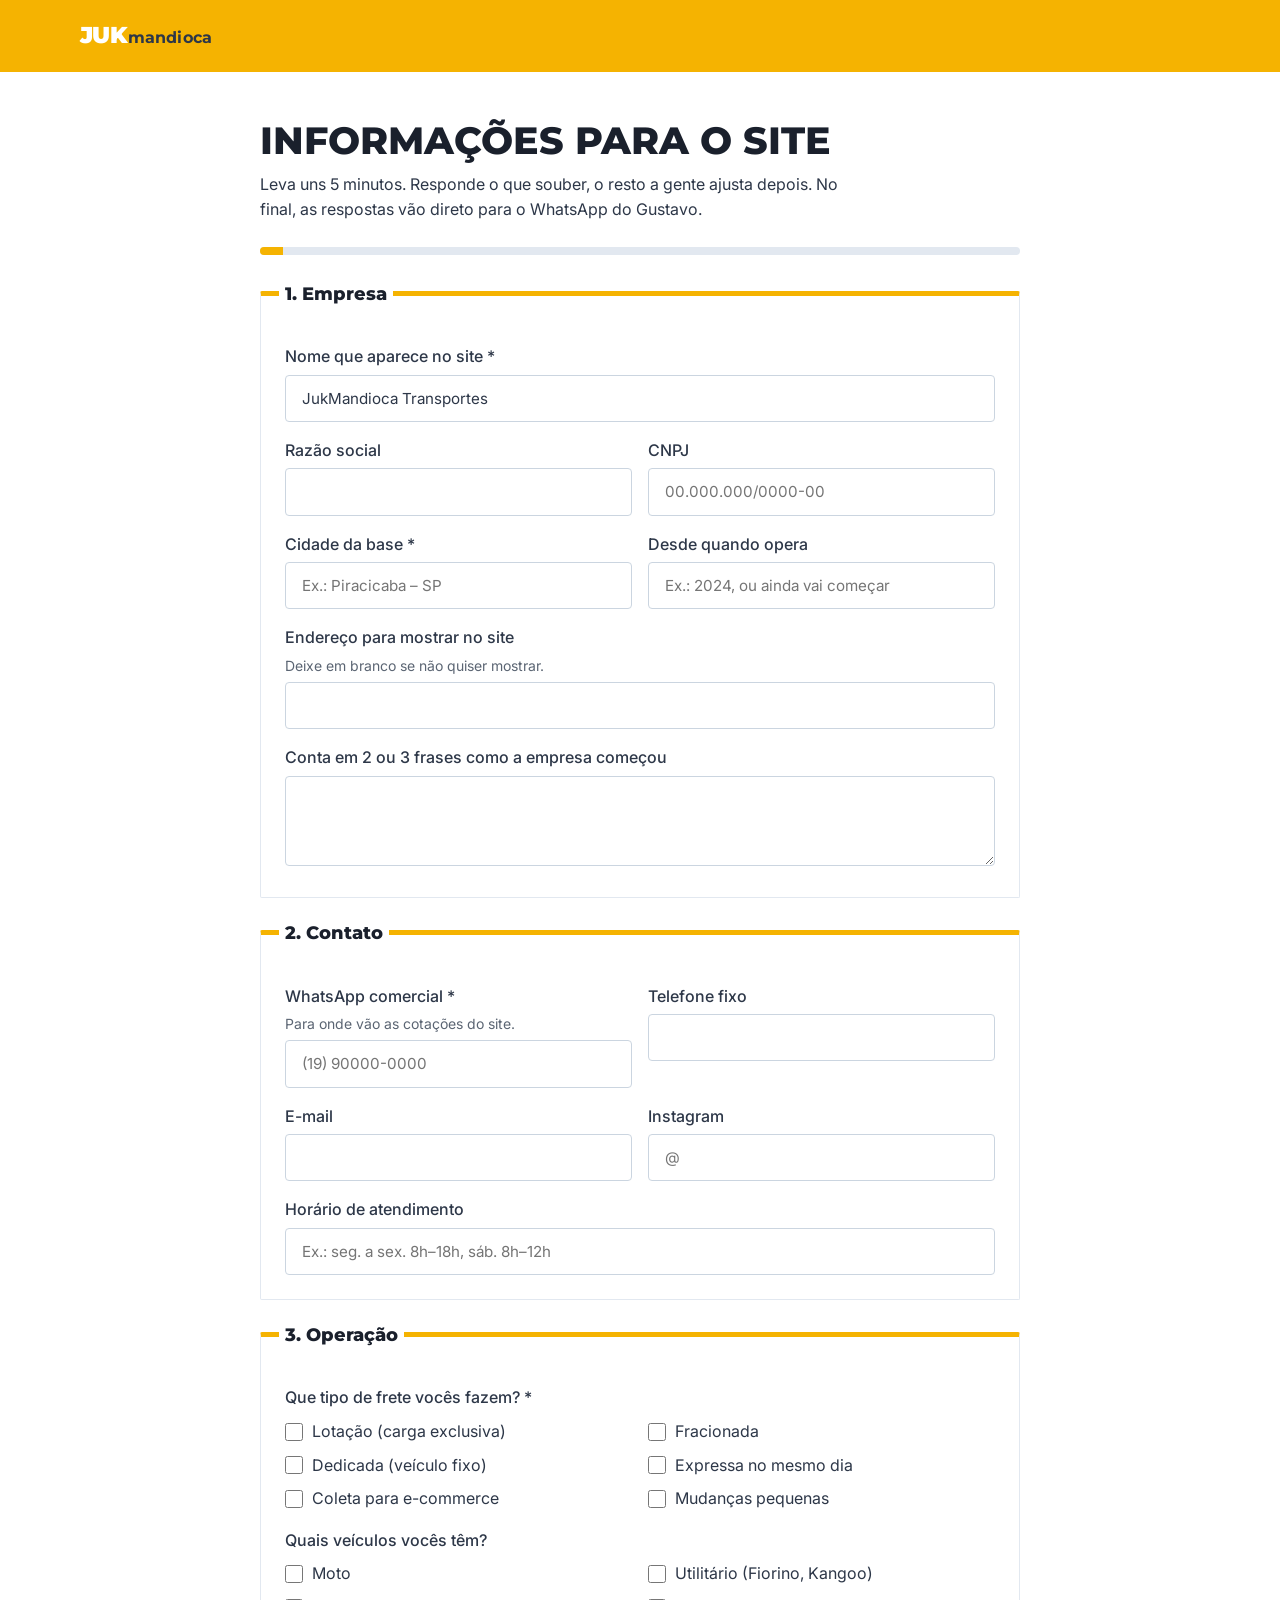
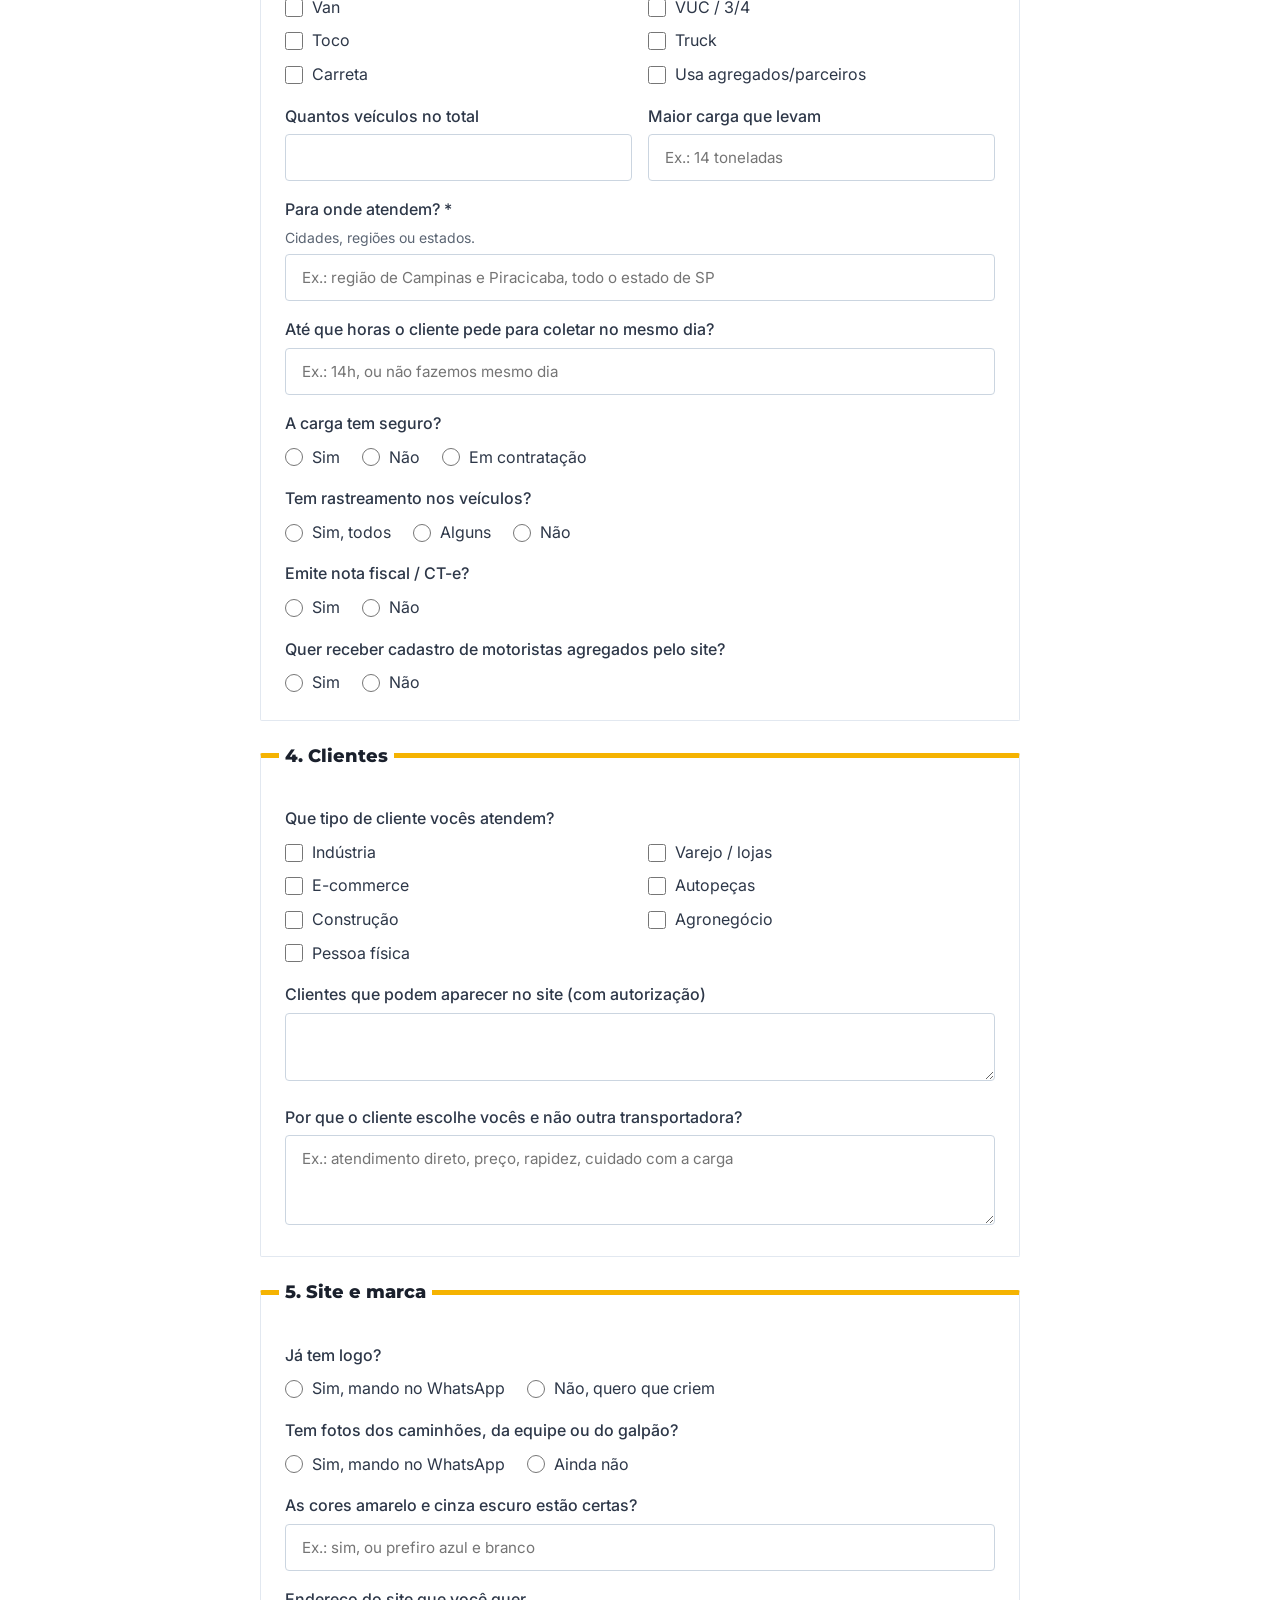
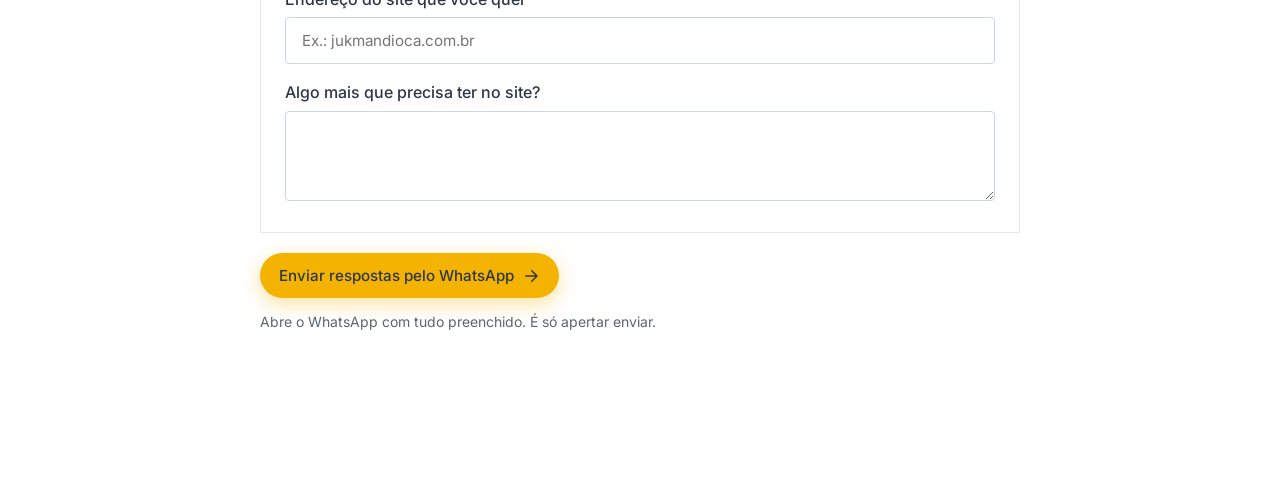
==== briefing.html @ 3e276be1 "feat: página de briefing para o cliente (respostas vão pelo WhatsApp) Co-Authored-By: Claude Opus 5." ====
<!doctype html>
<html lang="pt-BR">
  <head>
    <meta charset="UTF-8" />
    <meta name="viewport" content="width=device-width, initial-scale=1.0" />
    <title>Briefing do site | JukMandioca Transportes</title>
    <meta name="robots" content="noindex, nofollow" />
    <link rel="preconnect" href="https://fonts.googleapis.com" />
    <link rel="preconnect" href="https://fonts.gstatic.com" crossorigin />
    <link rel="stylesheet" href="https://fonts.googleapis.com/css2?family=Inter:wght@400;500&family=Montserrat:wght@700;800&display=swap" />
    <link rel="stylesheet" href="assets/css/main.css" />
    <style>
      .brief { padding: var(--space-12) 0 var(--space-20); background: var(--bg-page); }
      .brief-wrap { width: min(100% - 2rem, 760px); margin-inline: auto; }
      .brief-head h1 { font-family: var(--font-display); font-weight: 800; font-size: clamp(1.7rem, 4vw, 2.4rem); line-height: 1.1; margin: 0 0 .6rem; color: var(--color-black); text-transform: uppercase; }
      .brief-head p { margin: 0; color: var(--color-charcoal); max-width: 60ch; }
      .brief-progress { margin: var(--space-6) 0; height: 8px; background: var(--color-border); border-radius: 99px; overflow: hidden; }
      .brief-progress span { display: block; height: 100%; width: 0; background: var(--accent); transition: width .25s ease; }
      .brief fieldset { border: 1px solid var(--color-border); border-top: 5px solid var(--accent); background: var(--bg-surface); margin: 0 0 var(--space-5); padding: var(--space-5) var(--space-6) var(--space-6); border-radius: var(--radius-sm); min-width: 0; }
      .brief legend { font-family: var(--font-display); font-weight: 800; font-size: 1.15rem; color: var(--color-black); padding: 0 .4rem; margin-left: -.4rem; }
      .brief .hint { display: block; font-size: var(--text-sm); color: #5b6573; margin-top: .25rem; font-weight: 400; }
      .brief .row2 { display: grid; grid-template-columns: 1fr 1fr; gap: 0 var(--space-4); }
      .brief .checks { display: grid; grid-template-columns: repeat(2, minmax(0, 1fr)); gap: .5rem var(--space-4); margin-top: .5rem; }
      .brief .checks label, .brief .radios label { display: flex; gap: .55rem; align-items: center; font-weight: 400; color: var(--color-charcoal); margin: 0; cursor: pointer; }
      .brief .radios { display: flex; flex-wrap: wrap; gap: .5rem 1.4rem; margin-top: .5rem; }
      .brief input[type=checkbox], .brief input[type=radio] { width: 18px; height: 18px; accent-color: var(--color-charcoal); flex: none; margin: 0; }
      .brief .q { margin-top: 1rem; }
      .brief .q > label, .brief .q > .qlabel { display: block; font-weight: 500; color: var(--color-charcoal); margin-bottom: .3rem; }
      .brief-send { display: grid; gap: .8rem; justify-items: start; }
      .brief-send p { margin: 0; font-size: var(--text-sm); color: #5b6573; }
      .brief .form-error { margin-bottom: var(--space-4); }
      @media (max-width: 600px) { .brief .row2, .brief .checks { grid-template-columns: 1fr; } .brief fieldset { padding: var(--space-4); } }
    </style>
  </head>
  <body id="topo">
    <header class="site-header">
      <div class="main-header">
        <div class="container header-inner">
          <a href="index.html" class="logo" aria-label="Página inicial JukMandioca">
            <span class="logo-mark" aria-hidden="true">JUK</span><span class="logo-text">mandioca</span>
          </a>
        </div>
      </div>
    </header>

    <main class="brief">
      <div class="brief-wrap">
        <div class="brief-head">
          <h1>Informações para o site</h1>
          <p>Leva uns 5 minutos. Responde o que souber, o resto a gente ajusta depois. No final, as respostas vão direto para o WhatsApp do Gustavo.</p>
        </div>
        <div class="brief-progress" aria-hidden="true"><span id="bar"></span></div>

        <form id="brief" novalidate>
          <fieldset>
            <legend>1. Empresa</legend>
            <div class="q"><label for="nome">Nome que aparece no site *</label><input id="nome" name="Nome no site" value="JukMandioca Transportes" required /></div>
            <div class="row2">
              <div class="q"><label for="razao">Razão social</label><input id="razao" name="Razão social" /></div>
              <div class="q"><label for="cnpj">CNPJ</label><input id="cnpj" name="CNPJ" inputmode="numeric" maxlength="18" placeholder="00.000.000/0000-00" /></div>
            </div>
            <div class="row2">
              <div class="q"><label for="cidade">Cidade da base *</label><input id="cidade" name="Cidade da base" required placeholder="Ex.: Piracicaba – SP" /></div>
              <div class="q"><label for="desde">Desde quando opera</label><input id="desde" name="Opera desde" placeholder="Ex.: 2024, ou ainda vai começar" /></div>
            </div>
            <div class="q"><label for="endereco">Endereço para mostrar no site<span class="hint">Deixe em branco se não quiser mostrar.</span></label><input id="endereco" name="Endereço" /></div>
            <div class="q"><label for="historia">Conta em 2 ou 3 frases como a empresa começou</label><textarea id="historia" name="História" rows="3"></textarea></div>
          </fieldset>

          <fieldset>
            <legend>2. Contato</legend>
            <div class="row2">
              <div class="q"><label for="whats">WhatsApp comercial *<span class="hint">Para onde vão as cotações do site.</span></label><input id="whats" name="WhatsApp comercial" type="tel" inputmode="tel" required placeholder="(19) 90000-0000" /></div>
              <div class="q"><label for="fone">Telefone fixo</label><input id="fone" name="Telefone fixo" type="tel" inputmode="tel" /></div>
            </div>
            <div class="row2">
              <div class="q"><label for="mail">E-mail</label><input id="mail" name="E-mail" type="email" /></div>
              <div class="q"><label for="insta">Instagram</label><input id="insta" name="Instagram" placeholder="@" /></div>
            </div>
            <div class="q"><label for="horario">Horário de atendimento</label><input id="horario" name="Horário" placeholder="Ex.: seg. a sex. 8h–18h, sáb. 8h–12h" /></div>
          </fieldset>

          <fieldset>
            <legend>3. Operação</legend>
            <div class="q"><span class="qlabel">Que tipo de frete vocês fazem? *</span>
              <div class="checks" data-group="Tipos de frete" data-required>
                <label><input type="checkbox" value="Lotação (carga exclusiva)" />Lotação (carga exclusiva)</label>
                <label><input type="checkbox" value="Fracionada" />Fracionada</label>
                <label><input type="checkbox" value="Dedicada (veículo fixo para o cliente)" />Dedicada (veículo fixo)</label>
                <label><input type="checkbox" value="Expressa no mesmo dia" />Expressa no mesmo dia</label>
                <label><input type="checkbox" value="Coleta para e-commerce" />Coleta para e-commerce</label>
                <label><input type="checkbox" value="Mudanças pequenas" />Mudanças pequenas</label>
              </div>
            </div>
            <div class="q"><span class="qlabel">Quais veículos vocês têm?</span>
              <div class="checks" data-group="Veículos">
                <label><input type="checkbox" value="Moto" />Moto</label>
                <label><input type="checkbox" value="Utilitário (Fiorino, Kangoo)" />Utilitário (Fiorino, Kangoo)</label>
                <label><input type="checkbox" value="Van" />Van</label>
                <label><input type="checkbox" value="VUC / 3/4" />VUC / 3/4</label>
                <label><input type="checkbox" value="Toco" />Toco</label>
                <label><input type="checkbox" value="Truck" />Truck</label>
                <label><input type="checkbox" value="Carreta" />Carreta</label>
                <label><input type="checkbox" value="Usa agregados/parceiros" />Usa agregados/parceiros</label>
              </div>
            </div>
            <div class="row2">
              <div class="q"><label for="frota">Quantos veículos no total</label><input id="frota" name="Total de veículos" inputmode="numeric" /></div>
              <div class="q"><label for="peso">Maior carga que levam</label><input id="peso" name="Carga máxima" placeholder="Ex.: 14 toneladas" /></div>
            </div>
            <div class="q"><label for="area">Para onde atendem? *<span class="hint">Cidades, regiões ou estados.</span></label><input id="area" name="Área de atendimento" required placeholder="Ex.: região de Campinas e Piracicaba, todo o estado de SP" /></div>
            <div class="q"><label for="corte">Até que horas o cliente pede para coletar no mesmo dia?</label><input id="corte" name="Horário limite mesmo dia" placeholder="Ex.: 14h, ou não fazemos mesmo dia" /></div>
            <div class="q"><span class="qlabel">A carga tem seguro?</span>
              <div class="radios" data-group="Seguro de carga">
                <label><input type="radio" name="seguro" value="Sim" />Sim</label>
                <label><input type="radio" name="seguro" value="Não" />Não</label>
                <label><input type="radio" name="seguro" value="Em contratação" />Em contratação</label>
              </div>
            </div>
            <div class="q"><span class="qlabel">Tem rastreamento nos veículos?</span>
              <div class="radios" data-group="Rastreamento">
                <label><input type="radio" name="rastreio" value="Sim, todos" />Sim, todos</label>
                <label><input type="radio" name="rastreio" value="Alguns" />Alguns</label>
                <label><input type="radio" name="rastreio" value="Não" />Não</label>
              </div>
            </div>
            <div class="q"><span class="qlabel">Emite nota fiscal / CT-e?</span>
              <div class="radios" data-group="Nota fiscal / CT-e">
                <label><input type="radio" name="nf" value="Sim" />Sim</label>
                <label><input type="radio" name="nf" value="Não" />Não</label>
              </div>
            </div>
            <div class="q"><span class="qlabel">Quer receber cadastro de motoristas agregados pelo site?</span>
              <div class="radios" data-group="Agregados pelo site">
                <label><input type="radio" name="agreg" value="Sim" />Sim</label>
                <label><input type="radio" name="agreg" value="Não" />Não</label>
              </div>
            </div>
          </fieldset>

          <fieldset>
            <legend>4. Clientes</legend>
            <div class="q"><span class="qlabel">Que tipo de cliente vocês atendem?</span>
              <div class="checks" data-group="Segmentos">
                <label><input type="checkbox" value="Indústria" />Indústria</label>
                <label><input type="checkbox" value="Varejo / lojas" />Varejo / lojas</label>
                <label><input type="checkbox" value="E-commerce" />E-commerce</label>
                <label><input type="checkbox" value="Autopeças" />Autopeças</label>
                <label><input type="checkbox" value="Construção" />Construção</label>
                <label><input type="checkbox" value="Agronegócio" />Agronegócio</label>
                <label><input type="checkbox" value="Pessoa física" />Pessoa física</label>
              </div>
            </div>
            <div class="q"><label for="clientes">Clientes que podem aparecer no site (com autorização)</label><textarea id="clientes" name="Clientes para citar" rows="2"></textarea></div>
            <div class="q"><label for="dif">Por que o cliente escolhe vocês e não outra transportadora?</label><textarea id="dif" name="Diferencial" rows="3" placeholder="Ex.: atendimento direto, preço, rapidez, cuidado com a carga"></textarea></div>
          </fieldset>

          <fieldset>
            <legend>5. Site e marca</legend>
            <div class="q"><span class="qlabel">Já tem logo?</span>
              <div class="radios" data-group="Logo">
                <label><input type="radio" name="logo" value="Sim, mando no WhatsApp" />Sim, mando no WhatsApp</label>
                <label><input type="radio" name="logo" value="Não, quero que criem" />Não, quero que criem</label>
              </div>
            </div>
            <div class="q"><span class="qlabel">Tem fotos dos caminhões, da equipe ou do galpão?</span>
              <div class="radios" data-group="Fotos próprias">
                <label><input type="radio" name="fotos" value="Sim, mando no WhatsApp" />Sim, mando no WhatsApp</label>
                <label><input type="radio" name="fotos" value="Ainda não" />Ainda não</label>
              </div>
            </div>
            <div class="q"><label for="cores">As cores amarelo e cinza escuro estão certas?</label><input id="cores" name="Cores" placeholder="Ex.: sim, ou prefiro azul e branco" /></div>
            <div class="q"><label for="dominio">Endereço do site que você quer</label><input id="dominio" name="Domínio desejado" placeholder="Ex.: jukmandioca.com.br" /></div>
            <div class="q"><label for="obs">Algo mais que precisa ter no site?</label><textarea id="obs" name="Observações" rows="3"></textarea></div>
          </fieldset>

          <div class="brief-send">
            <button type="submit" class="btn-primary">
              <span>Enviar respostas pelo WhatsApp</span>
              <svg viewBox="0 0 24 24" aria-hidden="true"><path d="M5 12h14M13 5l7 7-7 7" fill="none" stroke="currentColor" stroke-width="2" stroke-linecap="round" stroke-linejoin="round"/></svg>
            </button>
            <p>Abre o WhatsApp com tudo preenchido. É só apertar enviar.</p>
          </div>
        </form>
      </div>
    </main>

    <script>
      const DESTINO = '5519981559831';
      const f = document.getElementById('brief');
      const bar = document.getElementById('bar');

      const cnpj = document.getElementById('cnpj');
      cnpj.addEventListener('input', () => {
        cnpj.value = cnpj.value.replace(/\D/g, '').slice(0, 14)
          .replace(/^(\d{2})(\d)/, '$1.$2').replace(/^(\d{2})\.(\d{3})(\d)/, '$1.$2.$3')
          .replace(/\.(\d{3})(\d)/, '.$1/$2').replace(/(\d{4})(\d)/, '$1-$2');
      });
      document.querySelectorAll('input[type=tel]').forEach(el => el.addEventListener('input', () => {
        const d = el.value.replace(/\D/g, '').slice(0, 11);
        el.value = d.length <= 10
          ? d.replace(/^(\d{2})(\d)/, '($1) $2').replace(/(\d{4})(\d)/, '$1-$2')
          : d.replace(/^(\d{2})(\d)/, '($1) $2').replace(/(\d{5})(\d)/, '$1-$2');
      }));

      const fields = () => [...f.querySelectorAll('input[name]:not([type=radio]), textarea[name]')];
      const groups = () => [...f.querySelectorAll('[data-group]')];
      const groupVal = g => [...g.querySelectorAll('input:checked')].map(i => i.value).join(', ');

      function progress() {
        const items = [...fields().map(e => e.value.trim()), ...groups().map(groupVal)];
        bar.style.width = Math.round(items.filter(Boolean).length / items.length * 100) + '%';
      }
      f.addEventListener('input', progress);
      f.addEventListener('change', progress);
      progress();

      function error(msg, el) {
        let box = f.querySelector('.form-error');
        if (!box) { box = document.createElement('p'); box.className = 'form-error'; box.setAttribute('role', 'alert'); f.prepend(box); }
        box.textContent = msg; box.hidden = !msg;
        if (el) { el.scrollIntoView({ behavior: 'smooth', block: 'center' }); (el.focus ? el : el.querySelector('input'))?.focus(); }
      }

      f.addEventListener('submit', e => {
        e.preventDefault();
        const miss = fields().find(el => el.required && !el.value.trim());
        if (miss) return error('Falta preencher: ' + miss.name + '.', miss);
        const missG = groups().find(g => g.hasAttribute('data-required') && !groupVal(g));
        if (missG) return error('Marque pelo menos um tipo de frete.', missG);
        error('');
        const linhas = [];
        f.querySelectorAll('fieldset').forEach(fs => {
          const sec = [];
          fs.querySelectorAll('input[name]:not([type=radio]), textarea[name], [data-group]').forEach(el => {
            const v = el.dataset && el.dataset.group ? groupVal(el) : el.value.trim();
            const k = el.dataset && el.dataset.group ? el.dataset.group : el.name;
            if (v) sec.push(`${k}: ${v}`);
          });
          if (sec.length) linhas.push(`*${fs.querySelector('legend').textContent}*`, ...sec, '');
        });
        const msg = `Briefing do site – JukMandioca\n\n${linhas.join('\n')}`;
        window.open(`https://wa.me/${DESTINO}?text=${encodeURIComponent(msg)}`, '_blank', 'noopener');
      });
    </script>
  </body>
</html>
---- assets/css/main.css ----
/* main.css — Ponto de entrada único. Altere a ordem apenas se houver conflito de cascata. */
/* Fontes são carregadas via <link rel="preload"> no HTML — sem @import aqui. */

@import './tokens.css';
@import './base.css';
@import './components.css';
@import './components/header.css';
@import './sections.css';
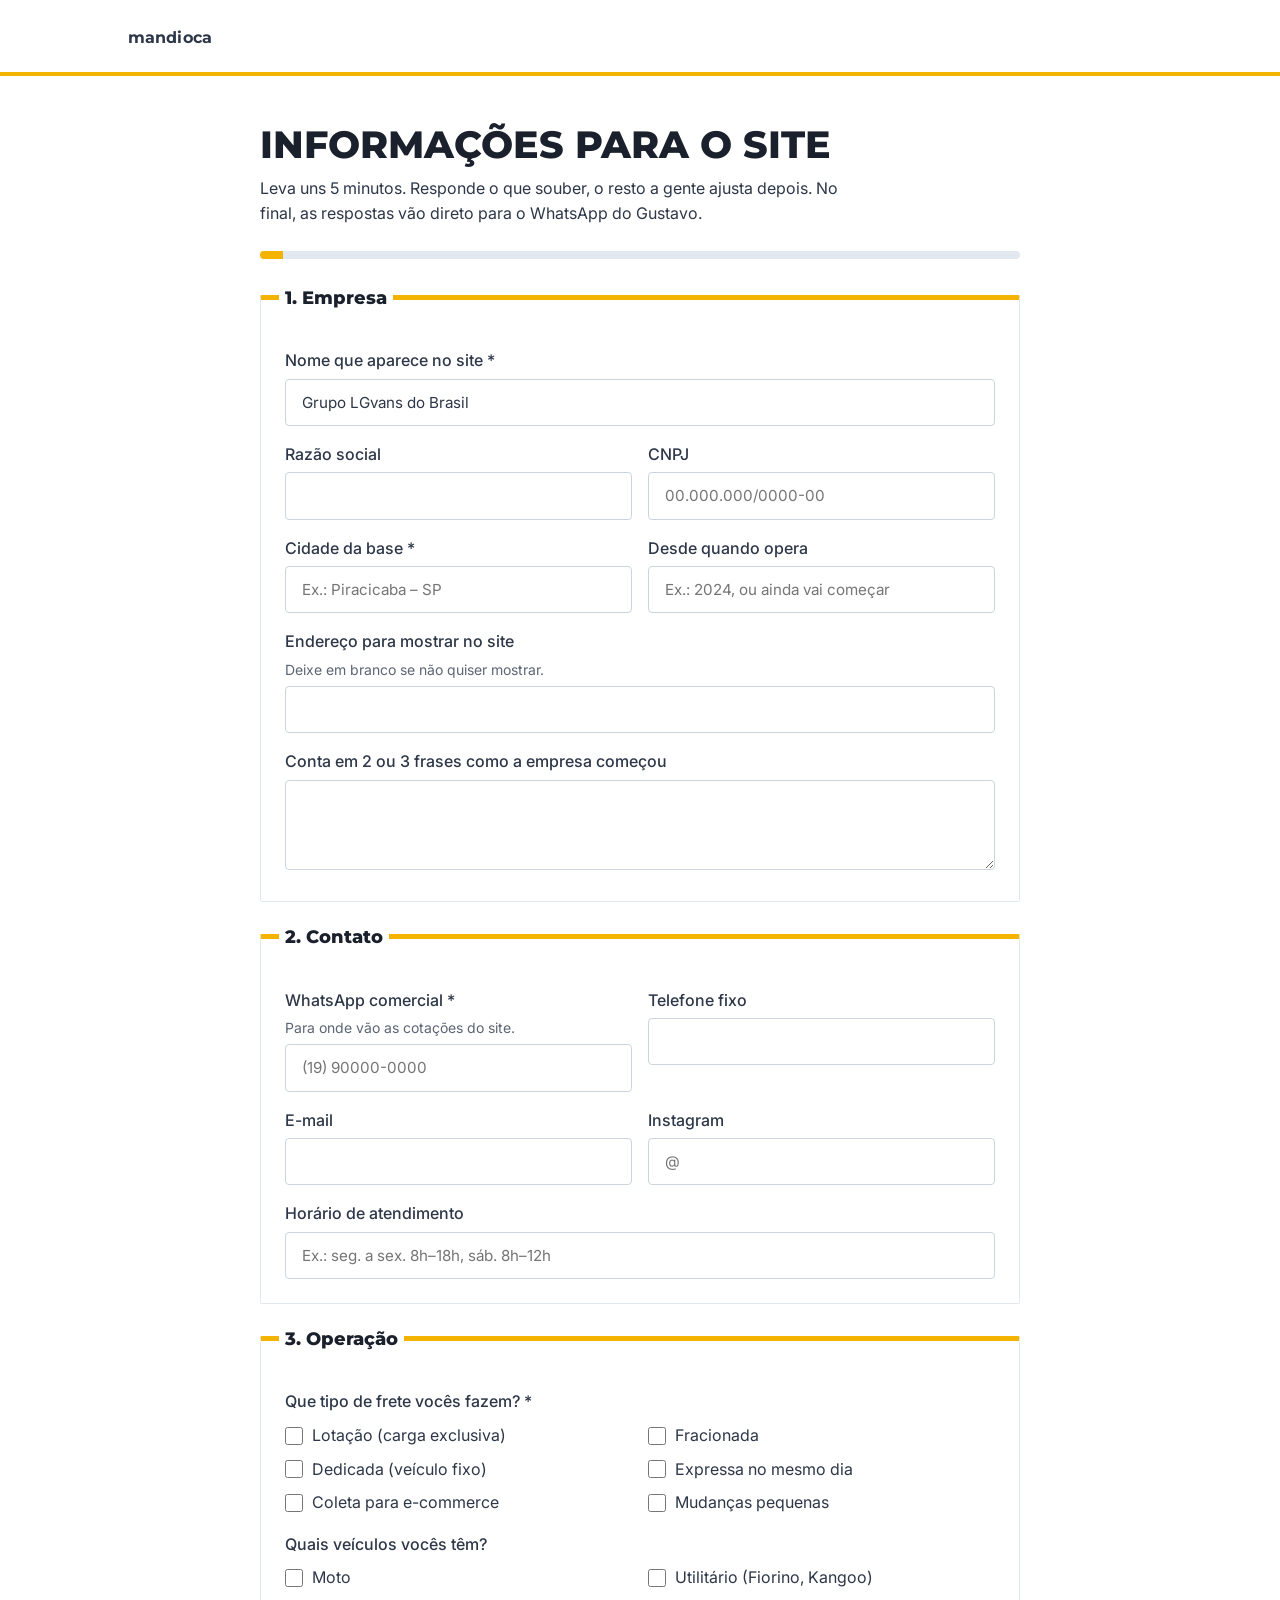
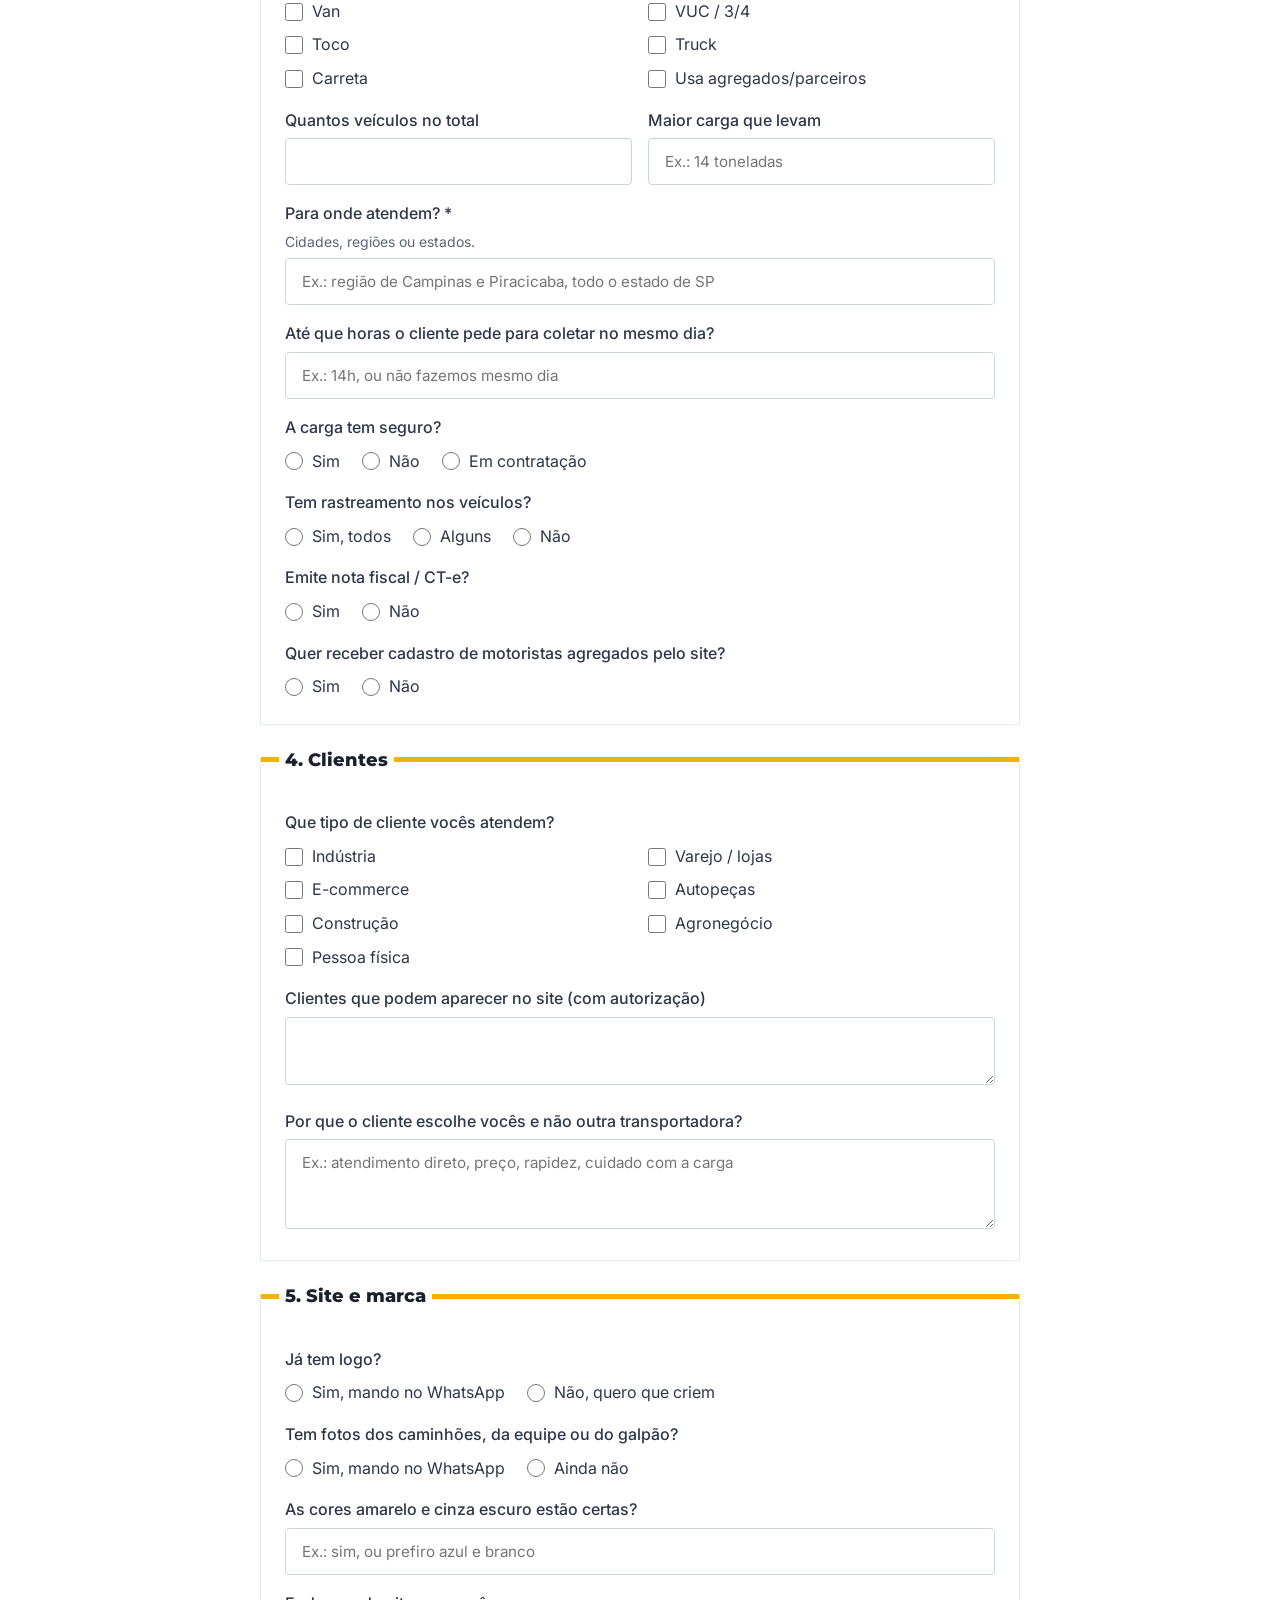
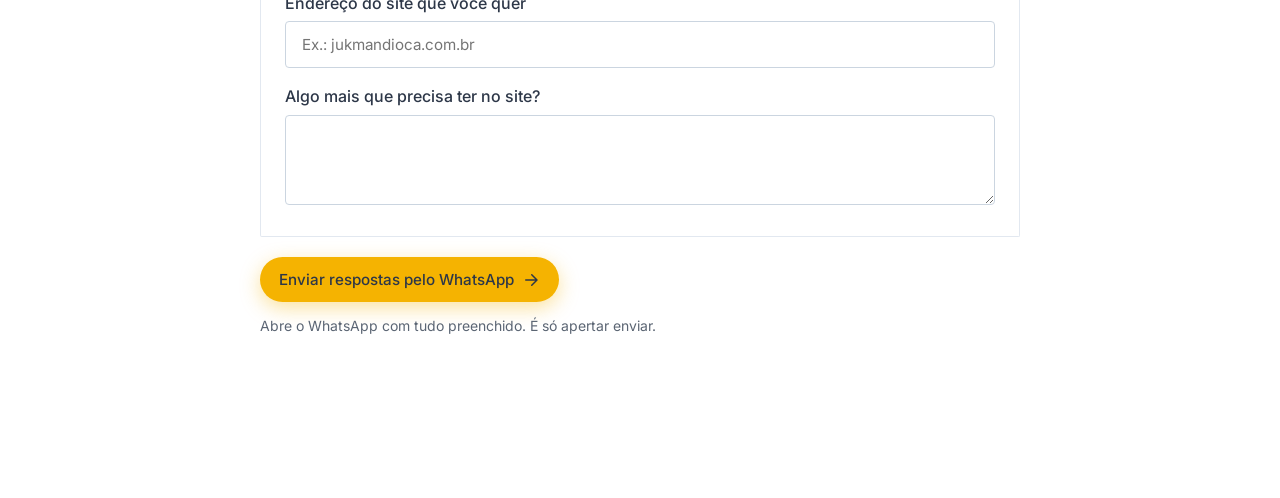
==== commit 6ef4eb3f: "feat: site Grupo LGvans do Brasil com dados reais do cliente - marca: logo LGvans/Transmandioca (cla" ====
--- a/briefing.html
+++ b/briefing.html
@@ -3,7 +3,7 @@
   <head>
     <meta charset="UTF-8" />
     <meta name="viewport" content="width=device-width, initial-scale=1.0" />
-    <title>Briefing do site | JukMandioca Transportes</title>
+    <title>Briefing do site | Grupo LGvans do Brasil</title>
     <meta name="robots" content="noindex, nofollow" />
     <link rel="preconnect" href="https://fonts.googleapis.com" />
     <link rel="preconnect" href="https://fonts.gstatic.com" crossorigin />
@@ -36,7 +36,7 @@
     <header class="site-header">
       <div class="main-header">
         <div class="container header-inner">
-          <a href="index.html" class="logo" aria-label="Página inicial JukMandioca">
+          <a href="index.html" class="logo" aria-label="Página inicial">
             <span class="logo-mark" aria-hidden="true">JUK</span><span class="logo-text">mandioca</span>
           </a>
         </div>
@@ -54,7 +54,7 @@
         <form id="brief" novalidate>
           <fieldset>
             <legend>1. Empresa</legend>
-            <div class="q"><label for="nome">Nome que aparece no site *</label><input id="nome" name="Nome no site" value="JukMandioca Transportes" required /></div>
+            <div class="q"><label for="nome">Nome que aparece no site *</label><input id="nome" name="Nome no site" value="Grupo LGvans do Brasil" required /></div>
             <div class="row2">
               <div class="q"><label for="razao">Razão social</label><input id="razao" name="Razão social" /></div>
               <div class="q"><label for="cnpj">CNPJ</label><input id="cnpj" name="CNPJ" inputmode="numeric" maxlength="18" placeholder="00.000.000/0000-00" /></div>
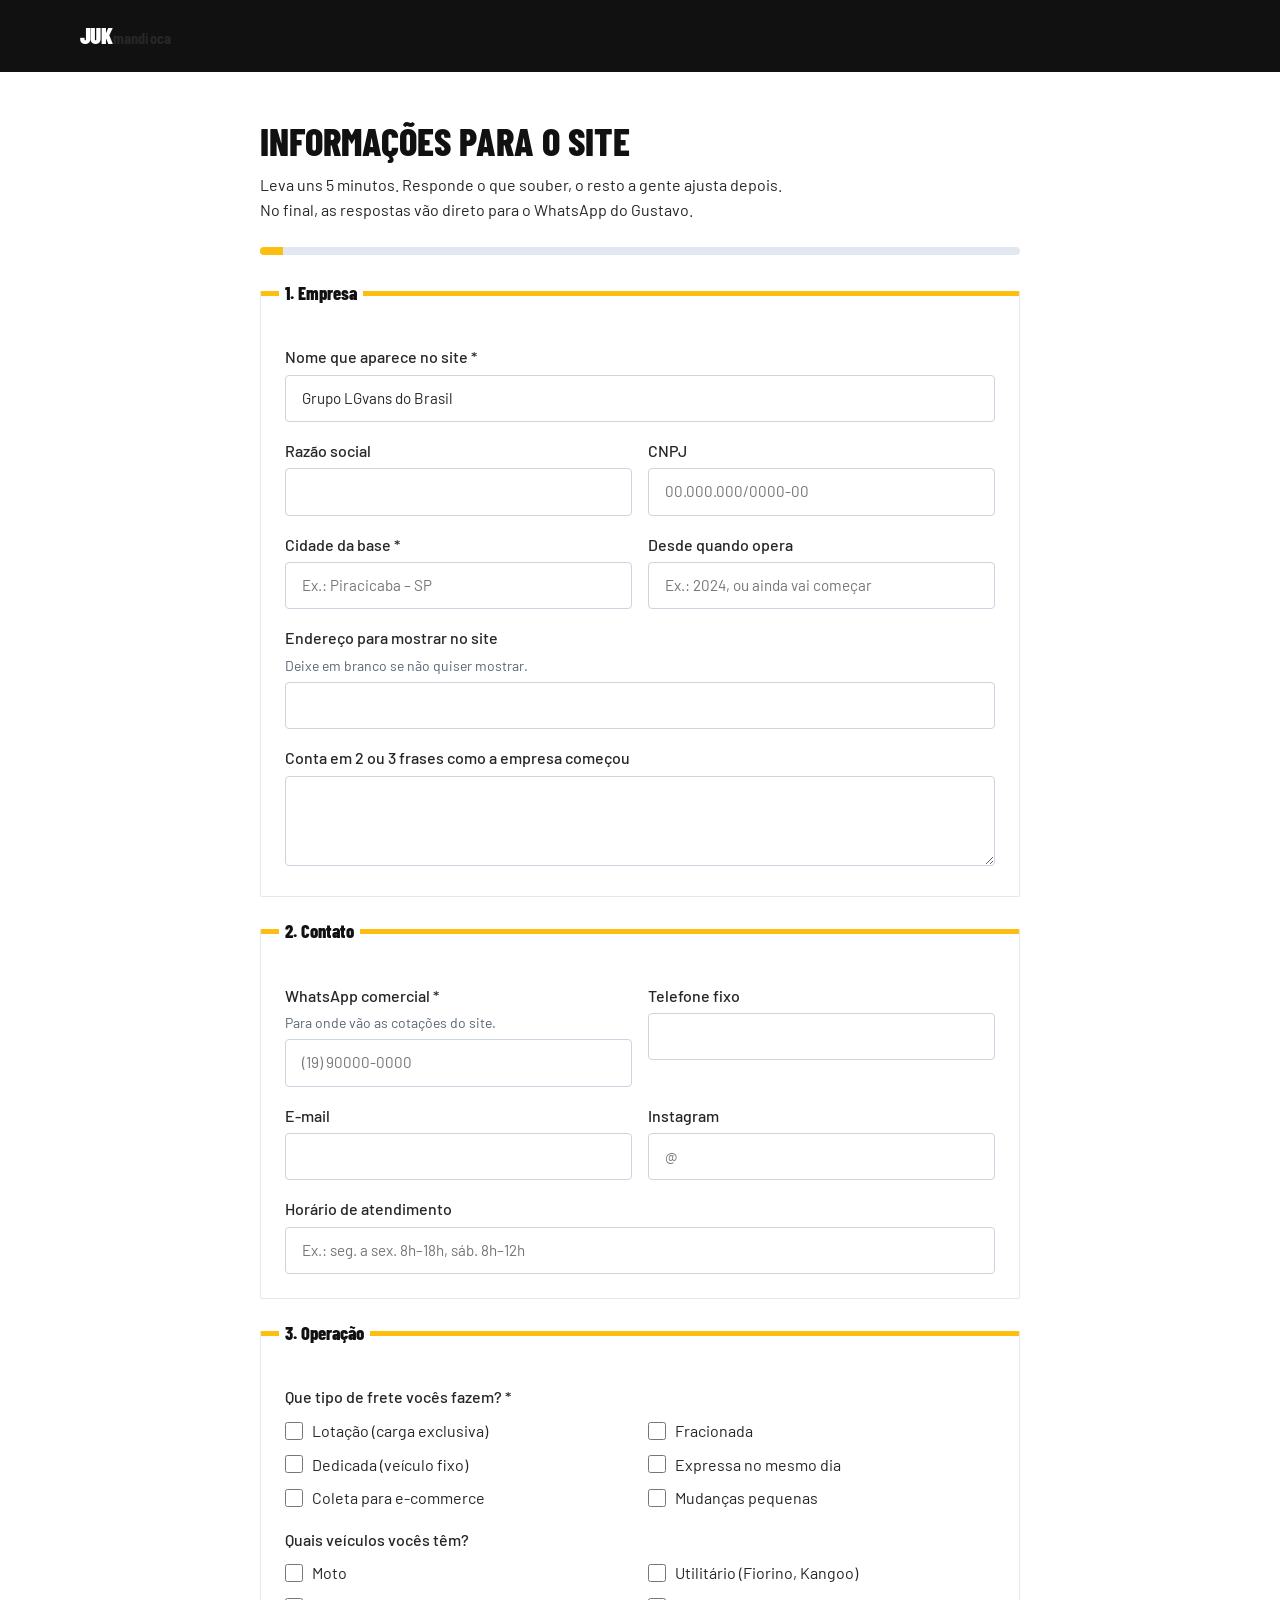
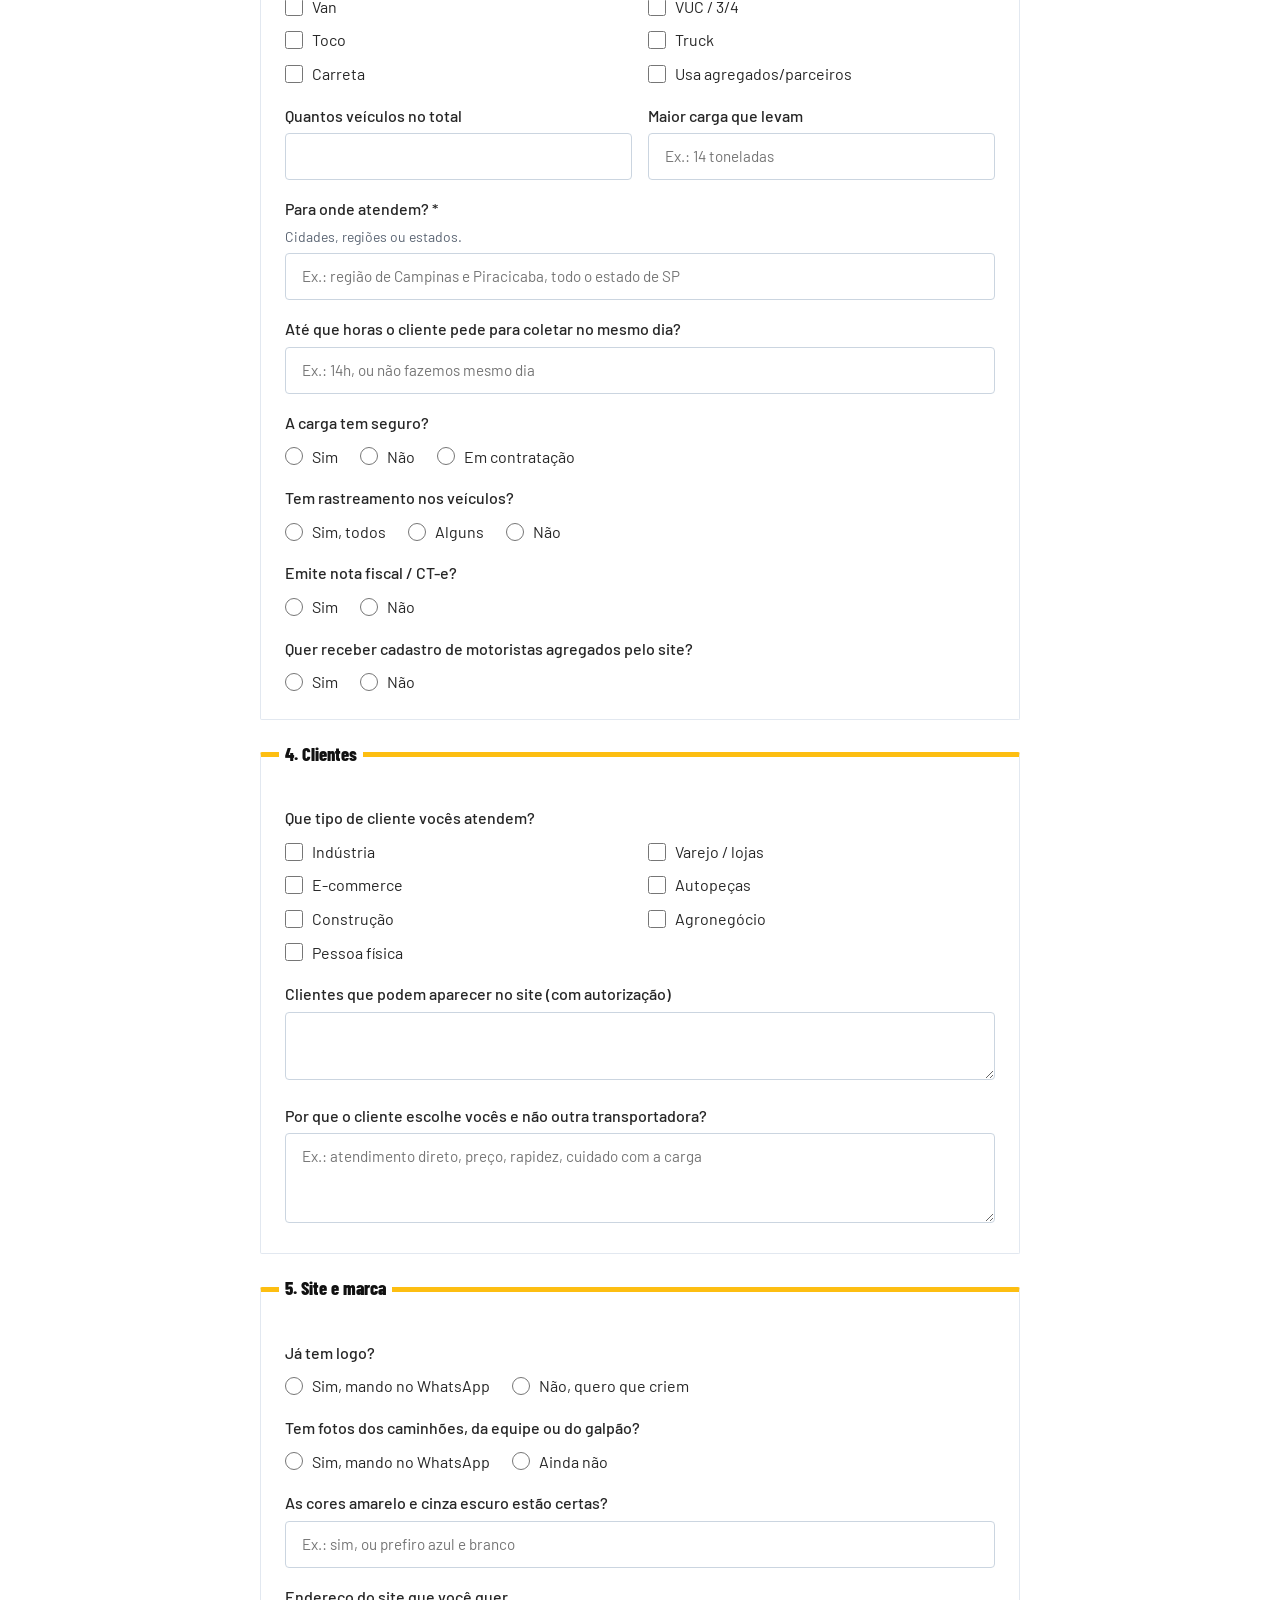
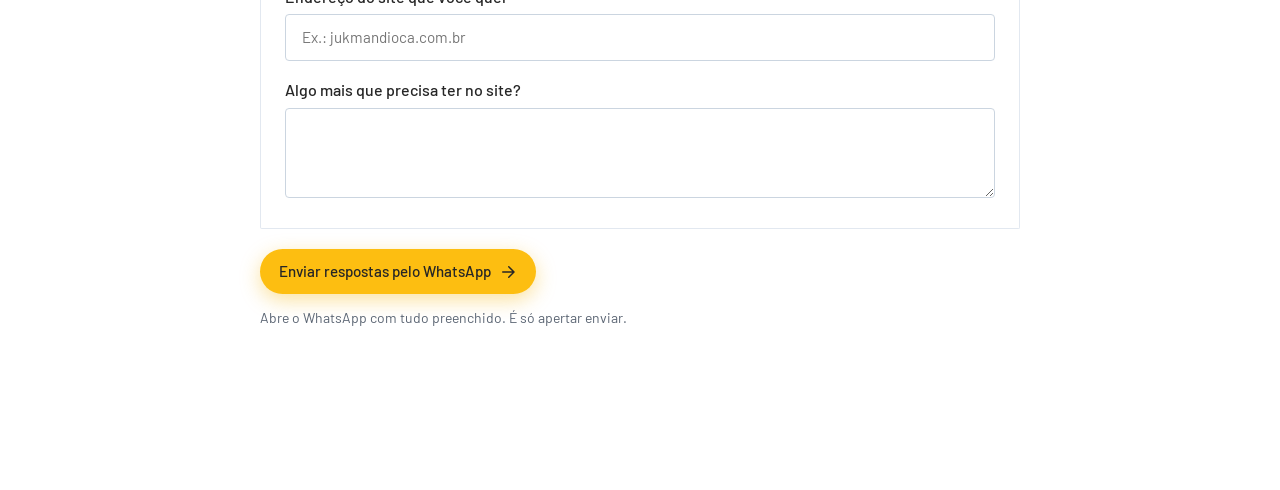
==== commit 90d09617: "feat: layout estilo JSL com cores da logo LGvans - header preto com logo branca, paleta preto/amarel" ====
--- a/briefing.html
+++ b/briefing.html
@@ -7,7 +7,7 @@
     <meta name="robots" content="noindex, nofollow" />
     <link rel="preconnect" href="https://fonts.googleapis.com" />
     <link rel="preconnect" href="https://fonts.gstatic.com" crossorigin />
-    <link rel="stylesheet" href="https://fonts.googleapis.com/css2?family=Inter:wght@400;500&family=Montserrat:wght@700;800&display=swap" />
+    <link rel="stylesheet" href="https://fonts.googleapis.com/css2?family=Barlow:wght@400;500;600&family=Barlow+Condensed:wght@600;700;800&display=swap" />
     <link rel="stylesheet" href="assets/css/main.css" />
     <style>
       .brief { padding: var(--space-12) 0 var(--space-20); background: var(--bg-page); }
--- a/assets/css/main.css
+++ b/assets/css/main.css
@@ -6,3 +6,4 @@
 @import './components.css';
 @import './components/header.css';
 @import './sections.css';
+@import './lgvans.css';
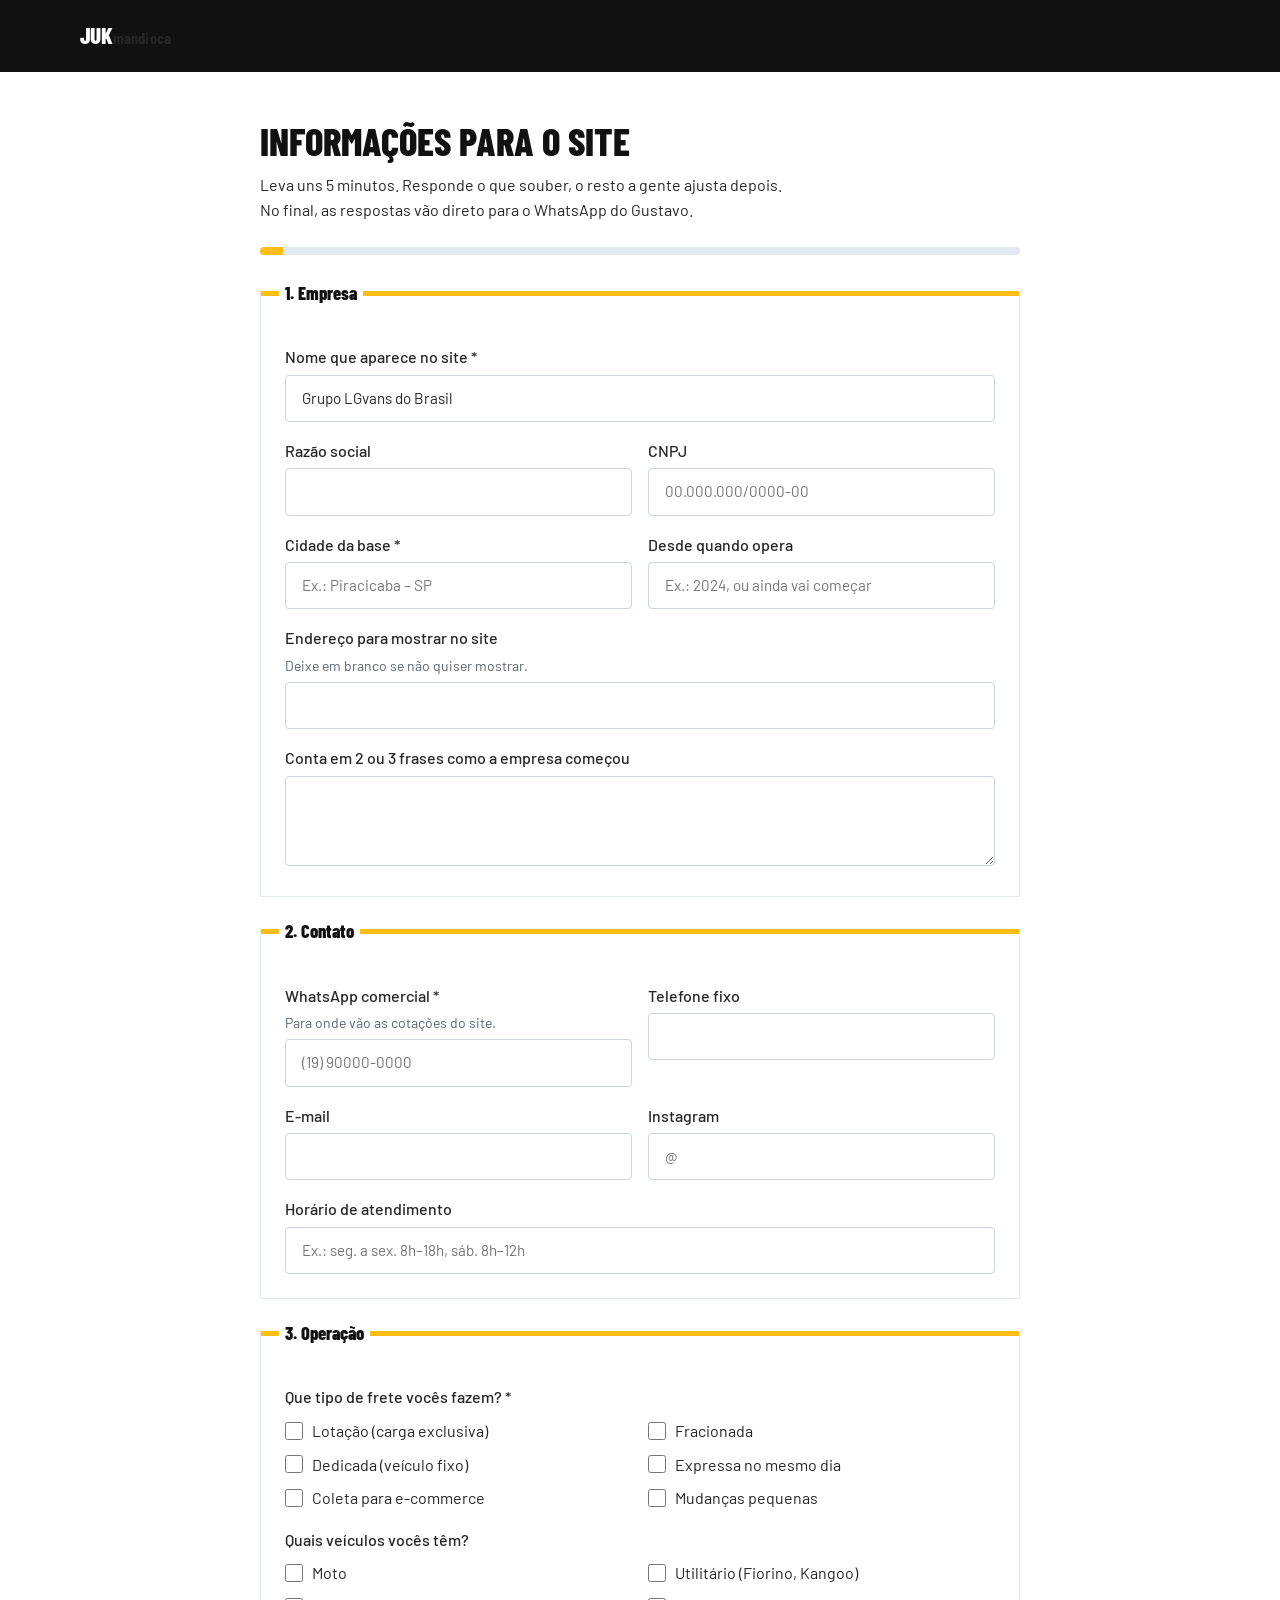
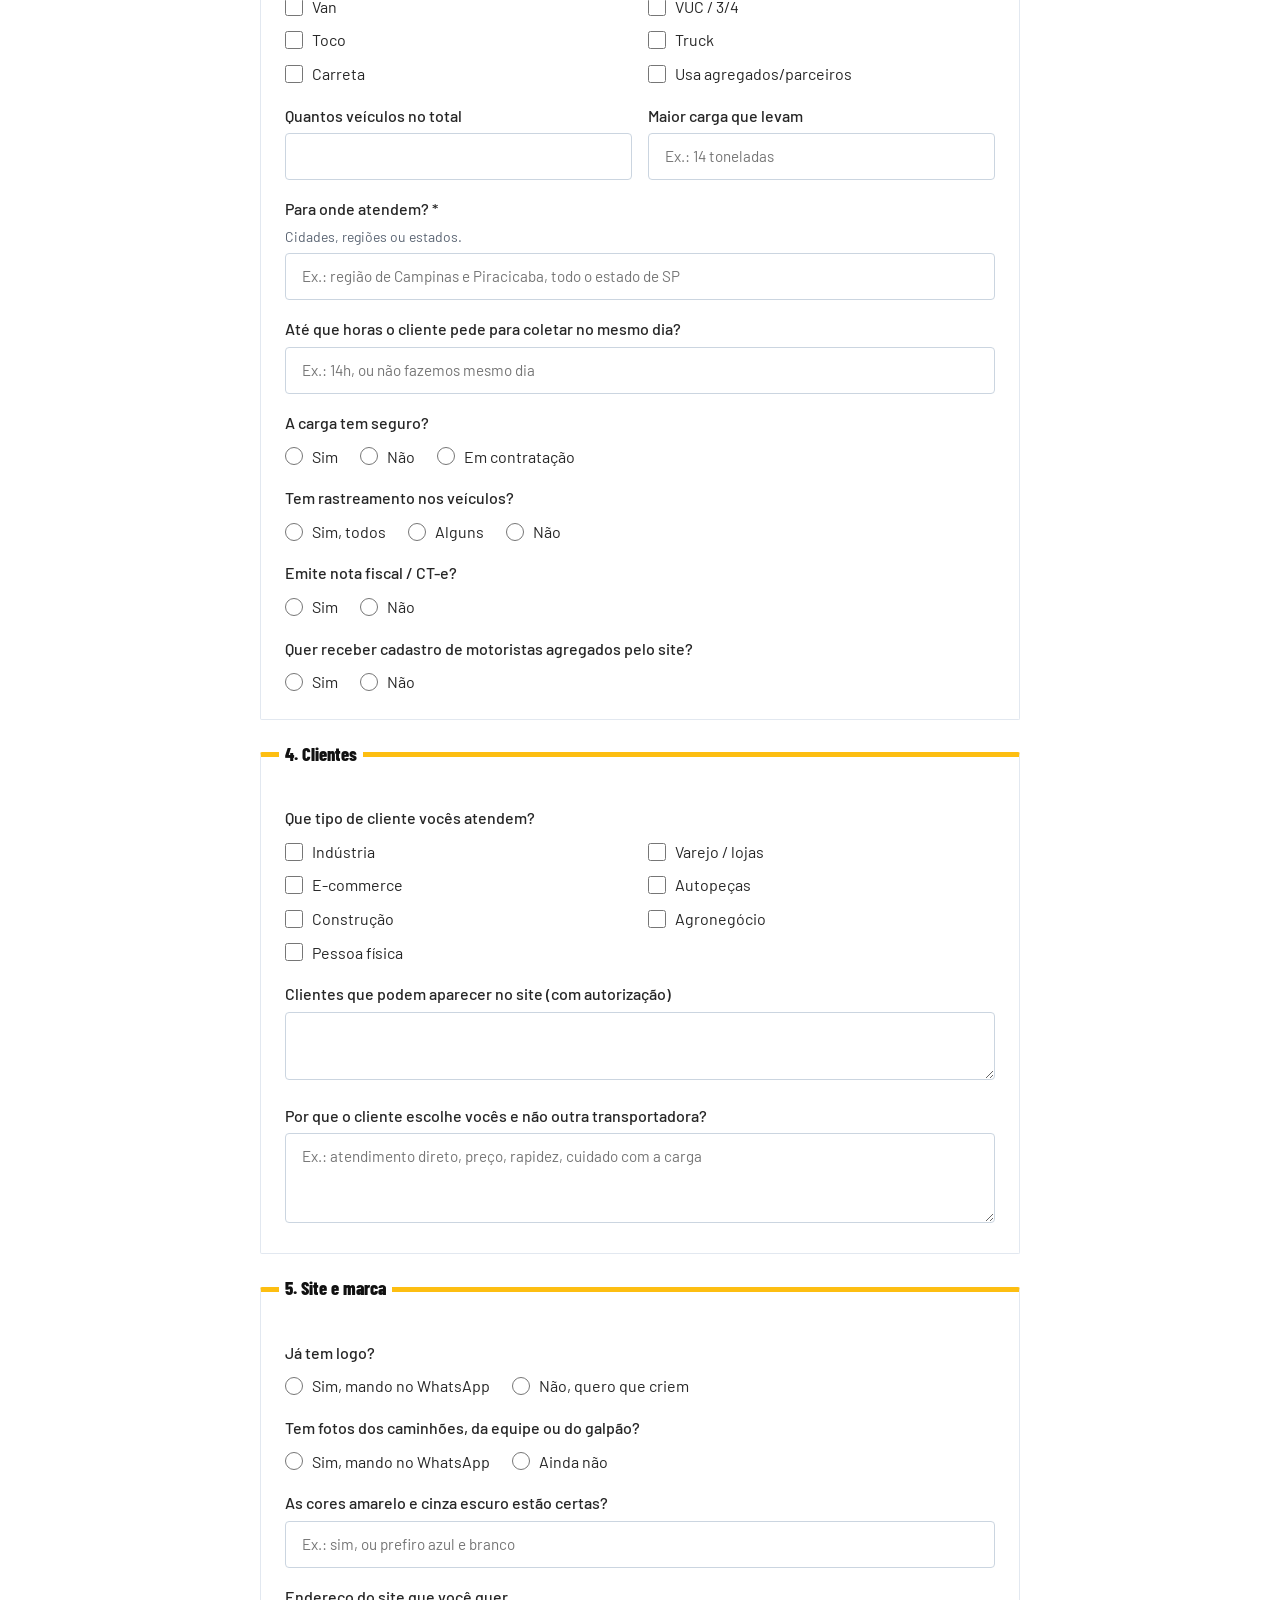
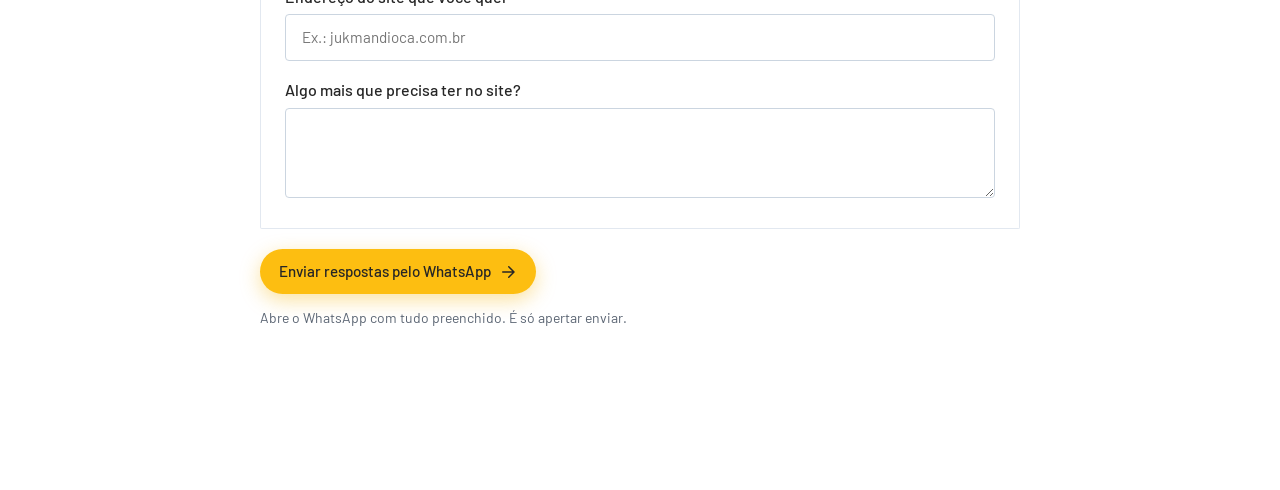
==== commit 0ab03e77: "perf/seo: imagens WebP responsivas, fontes locais, CSS/JS minificados, SEO e ajustes mobile - novas " ====
--- a/briefing.html
+++ b/briefing.html
@@ -5,10 +5,15 @@
     <meta name="viewport" content="width=device-width, initial-scale=1.0" />
     <title>Briefing do site | Grupo LGvans do Brasil</title>
     <meta name="robots" content="noindex, nofollow" />
-    <link rel="preconnect" href="https://fonts.googleapis.com" />
-    <link rel="preconnect" href="https://fonts.gstatic.com" crossorigin />
-    <link rel="stylesheet" href="https://fonts.googleapis.com/css2?family=Barlow:wght@400;500;600&family=Barlow+Condensed:wght@600;700;800&display=swap" />
-    <link rel="stylesheet" href="assets/css/main.css" />
+    <link rel="stylesheet" href="assets/css/site.min.css" />
+    <link rel="preload" href="assets/fonts/barlow-condensed-latin-800-normal.woff2" as="font" type="font/woff2" crossorigin />
+    <link rel="preload" href="assets/fonts/barlow-latin-400-normal.woff2" as="font" type="font/woff2" crossorigin />
+    <link rel="preload" href="assets/fonts/barlow-condensed-latin-800-normal.woff2" as="font" type="font/woff2" crossorigin />
+    <link rel="preload" href="assets/fonts/barlow-latin-400-normal.woff2" as="font" type="font/woff2" crossorigin />
+    <link rel="preload" href="assets/fonts/barlow-condensed-latin-800-normal.woff2" as="font" type="font/woff2" crossorigin />
+    <link rel="preload" href="assets/fonts/barlow-latin-400-normal.woff2" as="font" type="font/woff2" crossorigin />
+    <link rel="preload" href="assets/fonts/barlow-condensed-latin-800-normal.woff2" as="font" type="font/woff2" crossorigin />
+    <link rel="preload" href="assets/fonts/barlow-latin-400-normal.woff2" as="font" type="font/woff2" crossorigin />
     <style>
       .brief { padding: var(--space-12) 0 var(--space-20); background: var(--bg-page); }
       .brief-wrap { width: min(100% - 2rem, 760px); margin-inline: auto; }
--- a/assets/css/site.min.css
+++ b/assets/css/site.min.css
@@ -0,0 +1 @@
+@font-face{font-family:'Barlow';font-style:normal;font-weight:400;font-display:swap;src:url(../fonts/barlow-latin-400-normal.woff2) format('woff2');unicode-range:U+0000-00FF,U+0131,U+0152-0153,U+02BB-02BC,U+02C6,U+02DA,U+02DC,U+0304,U+0308,U+0329,U+2000-206F,U+2074,U+20AC,U+2122,U+2191,U+2193,U+2212,U+2215,U+FEFF,U+FFFD}@font-face{font-family:'Barlow';font-style:normal;font-weight:500;font-display:swap;src:url(../fonts/barlow-latin-500-normal.woff2) format('woff2');unicode-range:U+0000-00FF,U+0131,U+0152-0153,U+02BB-02BC,U+02C6,U+02DA,U+02DC,U+0304,U+0308,U+0329,U+2000-206F,U+2074,U+20AC,U+2122,U+2191,U+2193,U+2212,U+2215,U+FEFF,U+FFFD}@font-face{font-family:'Barlow';font-style:normal;font-weight:600;font-display:swap;src:url(../fonts/barlow-latin-600-normal.woff2) format('woff2');unicode-range:U+0000-00FF,U+0131,U+0152-0153,U+02BB-02BC,U+02C6,U+02DA,U+02DC,U+0304,U+0308,U+0329,U+2000-206F,U+2074,U+20AC,U+2122,U+2191,U+2193,U+2212,U+2215,U+FEFF,U+FFFD}@font-face{font-family:'Barlow Condensed';font-style:normal;font-weight:600;font-display:swap;src:url(../fonts/barlow-condensed-latin-600-normal.woff2) format('woff2');unicode-range:U+0000-00FF,U+0131,U+0152-0153,U+02BB-02BC,U+02C6,U+02DA,U+02DC,U+0304,U+0308,U+0329,U+2000-206F,U+2074,U+20AC,U+2122,U+2191,U+2193,U+2212,U+2215,U+FEFF,U+FFFD}@font-face{font-family:'Barlow Condensed';font-style:normal;font-weight:700;font-display:swap;src:url(../fonts/barlow-condensed-latin-700-normal.woff2) format('woff2');unicode-range:U+0000-00FF,U+0131,U+0152-0153,U+02BB-02BC,U+02C6,U+02DA,U+02DC,U+0304,U+0308,U+0329,U+2000-206F,U+2074,U+20AC,U+2122,U+2191,U+2193,U+2212,U+2215,U+FEFF,U+FFFD}@font-face{font-family:'Barlow Condensed';font-style:normal;font-weight:800;font-display:swap;src:url(../fonts/barlow-condensed-latin-800-normal.woff2) format('woff2');unicode-range:U+0000-00FF,U+0131,U+0152-0153,U+02BB-02BC,U+02C6,U+02DA,U+02DC,U+0304,U+0308,U+0329,U+2000-206F,U+2074,U+20AC,U+2122,U+2191,U+2193,U+2212,U+2215,U+FEFF,U+FFFD}:root{--color-white:#ffffff;--color-off-white:#f8f9fa;--color-charcoal:#262626;--color-black:#111111;--color-yellow:#fdbe11;--color-whatsapp:#25d366;--color-error:#e53e3e;--color-border:#e2e8f0;--color-border-input:#cbd5e0;--color-border-header:rgba(0,0,0,0.07);--color-border-toggle:rgba(45,55,72,0.15);--color-border-nav:rgba(45,55,72,0.08);--color-footer-text:rgba(255,255,255,0.84);--color-muted:#9aa3b0;--color-topbar-text:#4a5568;--overlay-dark:rgba(0,0,0,0.82);--overlay-dark-soft:rgba(0,0,0,0.74);--overlay-charcoal:rgba(26,32,44,0.80);--overlay-yellow:rgba(245,179,1,0.18);--overlay-white:rgba(255,255,255,0.90);--font-sans:'Barlow',system-ui,-apple-system,Segoe UI,Roboto,sans-serif;--font-display:'Barlow Condensed','Arial Narrow',sans-serif;--text-xs:0.68rem;--text-sm:0.875rem;--text-base:0.95rem;--text-lg:1.125rem;--text-xl:1.25rem;--text-2xl:1.5rem;--text-3xl:1.875rem;--text-hero:clamp(2rem,3.5vw + 1rem,3.5rem);--space-1:0.25rem;--space-2:0.5rem;--space-3:0.75rem;--space-4:1rem;--space-5:1.25rem;--space-6:1.5rem;--space-8:2rem;--space-10:2.5rem;--space-12:3rem;--space-16:4rem;--space-20:5rem;--space-24:6rem;--space-xs:var(--space-1);--space-sm:var(--space-3);--space-md:var(--space-5);--space-lg:var(--space-8);--space-xl:var(--space-12);--space-2xl:var(--space-20);--container-max:1120px;--section-gap-y:var(--space-20);--header-h:80px;--wave-h:88px;--radius-sm:2px;--radius-md:4px;--radius-lg:8px;--radius-xl:16px;--radius-pill:999px;--shadow-header:0 2px 20px rgba(0,0,0,0.07);--shadow-card:0 2px 12px rgba(0,0,0,0.06);--shadow-btn-yellow:0 6px 20px rgba(245,179,1,0.38);--shadow-btn-dark:0 6px 16px rgba(26,32,44,0.28);--shadow-whatsapp:0 10px 24px rgba(37,211,102,0.35);--shadow-whatsapp-hover:0 14px 26px rgba(37,211,102,0.38);--focus-outline:rgba(245,179,1,0.40);--focus-ring:0 0 0 3px rgba(245,179,1,0.22);--transition:220ms ease;--transition-slow:420ms ease;--bg-page:var(--color-white);--bg-surface:var(--color-white);--bg-dark:var(--color-charcoal);--text-body:var(--color-charcoal);--text-head:var(--color-black);--text-muted:var(--color-muted);--accent:var(--color-yellow);--accent-fg:var(--color-charcoal);--lead:var(--color-charcoal)}*,*::before,*::after{box-sizing:border-box}html{scroll-behavior:smooth}body{margin:0;font-family:var(--font-sans);font-weight:400;color:var(--text-body);background:var(--bg-page);line-height:1.6;text-rendering:optimizeLegibility;-webkit-font-smoothing:antialiased;padding-bottom:5rem}img{max-width:100%;display:block}h1,h2,h3{font-family:var(--font-display);line-height:1.2;margin:0 0 0.75rem;color:var(--text-head)}h1{font-weight:800}h2,h3{font-weight:700}p{margin:0;color:var(--text-body)}a{color:inherit;text-decoration:none}address{font-style:normal}.observe-enter{opacity:0;transform:translateY(24px);transition:opacity 560ms ease,transform 560ms ease;transition-delay:var(--delay,0ms)}.observe-enter.is-visible{opacity:1;transform:translateY(0)}.visually-hidden{position:absolute;width:1px;height:1px;padding:0;margin:-1px;overflow:hidden;clip:rect(0,0,0,0);white-space:nowrap;border:0}.container{width:min(100% - 2rem,var(--container-max));margin-inline:auto}.section{padding:var(--section-gap-y) 0}.section-title::after{content:'';display:block;width:80px;height:6px;background:var(--accent);margin-top:15px}.section-subtitle{margin-bottom:var(--space-lg)}@media (prefers-reduced-motion:reduce){*,*::before,*::after{animation-duration:0.01ms!important;animation-iteration-count:1!important;transition-duration:0.01ms!important;scroll-behavior:auto!important}}.btn-primary{display:inline-flex;align-items:center;gap:0.5rem;border:0;border-radius:var(--radius-pill);background:var(--accent);color:var(--accent-fg);font:500 var(--text-base)/1 var(--font-sans);padding:0.85rem 1.2rem;cursor:pointer;transition:transform var(--transition),box-shadow var(--transition),filter var(--transition);box-shadow:var(--shadow-btn-yellow)}.btn-primary svg{width:18px;height:18px;transition:transform var(--transition)}.btn-primary:hover{transform:translateY(-1px);filter:brightness(1.03)}.btn-primary:hover svg{transform:translateX(4px)}.btn-primary:focus-visible{outline:2px solid var(--text-head);outline-offset:2px}.btn-dark{display:inline-flex;align-items:center;gap:0.5rem;border:0;border-radius:var(--radius-pill);background:var(--color-charcoal);color:var(--color-white);font:500 var(--text-base)/1 var(--font-sans);padding:0.85rem 1.2rem;cursor:pointer;transition:transform var(--transition),box-shadow var(--transition),filter var(--transition);box-shadow:var(--shadow-btn-dark)}.btn-dark svg{width:18px;height:18px;color:var(--accent);transition:transform var(--transition)}.btn-dark:hover{transform:translateY(-1px);filter:brightness(1.1)}.btn-dark:hover svg{transform:translateX(4px)}.btn-dark:focus-visible{outline:2px solid var(--accent);outline-offset:2px}.card{background:var(--bg-surface);border-radius:var(--radius-sm);border:1px solid var(--color-border);box-shadow:var(--shadow-card)}.site-header{position:sticky;top:0;z-index:30;transition:box-shadow var(--transition)}.site-header.is-scrolled{box-shadow:var(--shadow-header)}.main-header{background:var(--accent);border-bottom:none}.site-header>.header-inner{background:var(--bg-surface);border-bottom:1px solid var(--color-border-header)}.site-header>.header-inner .logo,.site-header>.header-inner .nav-list a{color:var(--lead);font-weight:700}.site-header>.header-inner .menu-toggle span{background:var(--lead)}.header-inner{min-height:72px;display:flex;align-items:center;justify-content:space-between;gap:1rem}.logo{display:inline-flex;align-items:baseline;gap:0.05em;text-decoration:none;line-height:1}.logo-mark{font-family:var(--font-display);font-weight:900;font-size:1.45rem;color:var(--color-white);letter-spacing:-0.03em;line-height:1}.logo-text{font-family:var(--font-display);font-weight:700;font-size:1rem;color:var(--lead);letter-spacing:0.01em;line-height:1}.nav{display:flex;align-items:center;gap:1.5rem}.nav-list{list-style:none;display:flex;gap:1.25rem;margin:0;padding:0}.nav-list a{font-weight:700;color:var(--color-charcoal)}.nav-list a:hover{color:var(--color-black)}.menu-toggle{display:none;width:42px;height:42px;border-radius:var(--radius-lg);border:1px solid var(--color-border-toggle);background:var(--color-white);padding:9px 8px;cursor:pointer}.menu-toggle span{display:block;height:2px;background:var(--color-charcoal);margin:5px 0}.site-footer{background:var(--color-charcoal);color:var(--color-white);padding:2.5rem 0}.footer-inner{display:flex;justify-content:space-between;gap:1rem;flex-wrap:wrap}.site-footer p,.site-footer address p{color:var(--color-footer-text)}.back-top{color:var(--accent);font-weight:500}.footer-legal{margin-top:1.5rem;padding-top:1rem;border-top:1px solid rgba(255,255,255,0.08);display:flex;flex-wrap:wrap;justify-content:space-between;align-items:center;gap:0.5rem 1.5rem}.footer-legal p,.footer-legal a{font-size:var(--text-xs);color:rgba(255,255,255,0.45)}.footer-legal a:hover{color:var(--accent)}.whatsapp-float{position:fixed;right:1.15rem;bottom:1.15rem;width:58px;height:58px;border-radius:50%;display:grid;place-items:center;background:var(--color-whatsapp);color:var(--color-white);box-shadow:var(--shadow-whatsapp);z-index:45;transition:transform var(--transition),box-shadow var(--transition),filter var(--transition)}.whatsapp-float svg{width:29px;height:29px}.whatsapp-float:hover{transform:translateY(-2px);box-shadow:var(--shadow-whatsapp-hover);filter:brightness(1.05)}.form-group{margin-top:0.85rem}.form-group label{display:block;margin-bottom:var(--space-xs);font-weight:500;color:var(--color-charcoal)}.req{color:var(--color-error);margin-left:0.2em;font-weight:700;line-height:1}.form-panel{padding:var(--space-md)}input,select,textarea{width:100%;padding:12px 16px;border:1px solid var(--color-border-input);border-radius:var(--radius-md);background:var(--bg-surface);color:var(--color-charcoal);font:400 var(--text-base)/1.4 var(--font-sans)}input:focus,select:focus,textarea:focus{outline:2px solid var(--focus-outline);outline-offset:1px;border-color:var(--accent);box-shadow:var(--focus-ring)}@media (max-width:900px){.menu-toggle{display:block}.nav{position:absolute;top:72px;left:0;right:0;background:var(--bg-surface);border-bottom:1px solid var(--color-border-nav);padding:1rem;display:none;flex-direction:column;align-items:flex-start}.nav.is-open{display:flex}.nav-list{width:100%;flex-direction:column;gap:0.7rem}.nav-cta{margin-top:var(--space-sm)}}@media (max-width:768px){.nav.is-open{align-items:stretch}.nav-list{display:flex;flex-wrap:wrap;justify-content:center;gap:0.75rem 1rem}.nav-list li{flex:0 1 auto}.nav-cta{align-self:center}}.main-header--wave{padding-bottom:3.5rem;clip-path:url(#clip-juk-wave)}@media (max-width:768px){.main-header--wave{padding-bottom:0;clip-path:none}}.hero{position:relative;overflow:hidden;background-image:linear-gradient(120deg,var(--overlay-dark),var(--overlay-dark-soft)),none;background-position:center;background-repeat:no-repeat;background-size:cover;color:var(--color-white);padding:0 0 var(--space-24)}.hero::before{content:'';position:absolute;left:0;top:0;bottom:0;width:min(520px,40%);background:var(--accent);opacity:0.11;z-index:1;pointer-events:none}.hero::after{content:'';position:absolute;left:min(520px,40%);top:0;bottom:0;width:60px;background:linear-gradient(to right,rgba(0,0,0,0.35),transparent);z-index:1;pointer-events:none}.hero-content{max-width:760px;position:relative;z-index:3;padding-top:var(--space-16)}.hero .eyebrow{display:inline-block;margin-bottom:1rem;font-weight:700;background:var(--overlay-yellow);color:var(--color-charcoal);padding:0.35rem 0.7rem;border-radius:var(--radius-pill)}.hero h1{color:var(--color-white);font-size:clamp(1.9rem,3vw + 1rem,3.25rem);text-transform:uppercase;letter-spacing:0.02em;max-width:20ch}.highlight{display:inline-block;background-color:var(--accent);color:var(--color-charcoal);padding:4px 12px;margin-bottom:5px;font-weight:900;text-transform:uppercase}.hero .btn-primary{color:var(--color-charcoal);font-weight:700}.hero-subtitle{color:var(--overlay-white);margin:0 0 1.75rem;max-width:56ch}.hero-internal{padding:4.5rem 0}.hero-sobre{background-image:linear-gradient(120deg,rgba(26,32,44,.92),rgba(26,32,44,.92)),none}.hero-frota{background-image:linear-gradient(120deg,var(--overlay-charcoal),var(--overlay-charcoal)),none}.hero-contato{background-image:linear-gradient(120deg,var(--overlay-charcoal),var(--overlay-charcoal)),none}.about{background:var(--bg-page)}.about-grid{display:grid;grid-template-columns:1fr 1.1fr;gap:var(--space-lg);align-items:center}.about-copy{display:flex;flex-direction:column;justify-content:center}.about-copy h2{margin-bottom:1rem}.about-copy p + p{margin-top:0.85rem}.about-visual{position:relative;width:min(440px,100%);margin:0;padding:2.6rem 0 0 2.6rem;z-index:0}.about-visual::before{content:'';position:absolute;width:320px;height:320px;left:0;top:0;background:var(--accent);border-radius:50%;z-index:-1}.about-visual img{position:relative;z-index:1;width:100%;min-height:290px;object-fit:cover;border-radius:var(--radius-lg);border:1px solid var(--color-border)}.about-stats{margin-top:1.2rem;display:grid;grid-template-columns:repeat(2,minmax(0,1fr));gap:1rem}.about-stat{background:var(--bg-surface);border:1px solid var(--color-border);border-left:4px solid var(--accent);padding:0.9rem 1rem}.about-stat strong{display:block;color:var(--accent);font-family:var(--font-display);font-size:clamp(1.45rem,2.2vw,1.9rem);font-weight:800;line-height:1.1}.about-stat span{color:var(--color-charcoal);font-weight:500}.about-actions{margin-top:1.2rem;display:flex;flex-wrap:wrap;gap:16px}.about-metrics{display:grid;gap:0.9rem}.features-grid{margin-top:1.2rem;display:grid;gap:0.85rem}.feature-card{background:var(--bg-surface);border:1px solid var(--color-border);border-left:4px solid var(--accent);padding:1rem 1.1rem;display:flex;align-items:center;gap:0.6rem}.feature-icon{color:var(--accent);font-weight:800;font-size:var(--text-lg)}.services h2,.clients h2{font-size:clamp(1.45rem,2vw + 0.8rem,2rem)}.services-grid{display:grid;grid-template-columns:repeat(3,minmax(0,1fr));gap:1rem}.service-card{overflow:visible;border-top:6px solid var(--accent)}.service-media{position:relative;overflow:hidden;height:220px;z-index:0}.service-media::after{content:'';position:absolute;inset:0;top:15px;left:15px;background:var(--accent);z-index:-1}.service-media img{width:100%;height:100%;object-fit:cover;transition:transform 420ms ease}.service-body{padding:1.15rem 1.2rem 1.25rem}.service-body h3{color:var(--color-charcoal)}.service-card:hover .service-media img{transform:scale(1.05)}.fleet-icon{width:50px;height:50px;display:grid;place-items:center;border-radius:50%;background:var(--bg-page);color:var(--accent);font-size:1.45rem;margin-bottom:0.7rem}.equipment{background:var(--bg-page)}.equipment-grid{margin-top:1.5rem;display:grid;grid-template-columns:repeat(3,minmax(0,1fr));gap:1rem}.equipment-item{background:var(--bg-surface);border:1px solid var(--color-border);border-left:4px solid var(--accent);padding:1rem 1.1rem}.equipment-item h3{color:var(--color-charcoal);margin-bottom:0.35rem}.equipment-item p{color:var(--color-charcoal);font-size:var(--text-sm)}.compliance-band{background-color:var(--accent);background-image:url("data:image/svg+xml,%3Csvg xmlns='http://www.w3.org/2000/svg' width='32' height='32'%3E%3Cpath d='M0 32L32 0M-4 4L4-4M28 36L36 28' stroke='%231a202c' stroke-width='1.5' fill='none' opacity='.07'/%3E%3C/svg%3E");background-repeat:repeat;text-align:center}.compliance-band h2{color:var(--color-charcoal);margin-bottom:0.85rem}.compliance-band p{color:var(--color-charcoal);max-width:74ch;margin-inline:auto;font-weight:500}.aggregates{background:var(--bg-surface)}.aggregates-grid{display:grid;grid-template-columns:1.1fr 1fr;gap:1.5rem;align-items:center}.aggregates-copy p{margin-bottom:1.2rem}.aggregates-visual{position:relative;margin:0;z-index:0}.aggregates-visual::after{content:'';position:absolute;width:100%;height:100%;top:15px;left:15px;background:var(--color-charcoal);z-index:-1}.aggregates-visual img{width:100%;min-height:280px;object-fit:cover;border:1px solid var(--color-border)}.clients-marquee{margin-top:var(--space-md);overflow:hidden;border-radius:var(--radius-sm)}.clients-track{margin:0;padding:1rem 0;display:flex;align-items:center;width:max-content;gap:1.2rem;animation:marquee 20s linear infinite}.client-logo{min-width:180px;height:72px;display:grid;place-items:center;border:1.5px dashed var(--color-border);border-radius:var(--radius-sm);background:var(--color-off-white);color:var(--color-muted);font-family:var(--font-display);font-size:var(--text-xs);font-weight:700;letter-spacing:0.1em;text-transform:uppercase;white-space:nowrap;opacity:0.7;transition:opacity var(--transition)}.client-logo:hover{opacity:1}@keyframes marquee{from{transform:translateX(0)}to{transform:translateX(-50%)}}.cta-card{background:var(--accent);padding:var(--space-lg);border-radius:var(--radius-sm)}.cta-card h2{color:var(--color-charcoal)}.cta-card p{color:var(--color-charcoal);font-weight:500}.content-figure{overflow:hidden}.content-figure img{width:100%;height:100%;object-fit:cover;min-height:320px}.contact-panel{background:var(--bg-page)}.contact-panel .about-grid{align-items:start}.contact-panel .content-figure iframe{display:block;width:100%;min-height:300px;height:340px;border:0}@media (max-width:900px){.contact-panel .content-figure iframe{height:260px;min-height:220px}}@media (max-width:900px){.about-grid{grid-template-columns:1fr}.services-grid{grid-template-columns:1fr}}@media (max-width:768px){.hero h1{font-size:clamp(1.55rem,7vw,2.2rem);max-width:100%}.hero h2,.services h2,.clients h2,.about-copy h2{font-size:clamp(1.25rem,5.5vw,1.65rem)}.about-visual{padding:2rem 0 0 1.4rem;width:100%}.about-visual::before{width:240px;height:240px}.about-stats{grid-template-columns:1fr}.about-metrics{grid-template-columns:1fr}.services-grid{grid-template-columns:1fr}.service-card{width:100%}.equipment-grid{grid-template-columns:1fr}.aggregates-grid{grid-template-columns:1fr}}.about-visual img,.aggregates-visual img,.service-media img,.content-figure img{height:auto;aspect-ratio:4 / 3;min-height:0;object-fit:cover;display:block}.service-media img{aspect-ratio:16 / 10}.quick-quote{position:relative;z-index:3;margin-top:calc(var(--space-12) * -1)}.quick-quote-form{display:grid;grid-template-columns:1fr 1fr 1fr auto;gap:var(--space-4);align-items:end;background:var(--accent);border-radius:var(--radius-lg);padding:var(--space-5) var(--space-6);box-shadow:0 18px 40px rgba(26,32,44,0.18)}.qq-field{display:grid;gap:0.35rem;min-width:0}.qq-field label{font:700 var(--text-sm)/1.2 var(--font-display);color:var(--color-black);text-transform:uppercase;letter-spacing:0.04em}.qq-field input,.qq-field select{width:100%;font:500 1rem/1.2 var(--font-sans);padding:0.8rem 0.9rem;border:0;border-radius:var(--radius-md);background:var(--color-white);color:var(--color-black)}.quick-quote-form .btn-dark{padding:0.95rem 1.3rem;white-space:nowrap}.form-error{margin:0 0 var(--space-3);padding:0.6rem 0.8rem;border-left:4px solid var(--color-error);background:rgba(229,62,62,0.08);color:var(--color-black);font-size:var(--text-sm);grid-column:1 / -1}@media (max-width:900px){.quick-quote-form{grid-template-columns:1fr 1fr}.quick-quote-form .btn-dark{grid-column:1 / -1;justify-content:center}}@media (max-width:520px){.quick-quote-form{grid-template-columns:1fr;padding:var(--space-4)}}.segments{background:var(--bg-page)}.segments-grid{list-style:none;margin:0;padding:0;display:grid;grid-template-columns:repeat(3,minmax(0,1fr));gap:var(--space-4)}.segments-grid li{display:grid;gap:0.3rem;padding:var(--space-5);background:var(--bg-surface);border:1px solid var(--color-border);border-top:4px solid var(--accent)}.segments-grid strong{font:800 var(--text-lg)/1.2 var(--font-display);color:var(--color-black)}.segments-grid span{color:var(--color-charcoal);font-size:var(--text-sm)}@media (max-width:900px){.segments-grid{grid-template-columns:repeat(2,minmax(0,1fr))}}@media (max-width:520px){.segments-grid{grid-template-columns:1fr}}.main-header{background:var(--color-white);border-bottom:4px solid var(--accent)}.logo-img{display:block;height:52px;width:auto}.footer-logo{display:block;width:180px;height:auto;margin-bottom:var(--space-3)}@media (max-width:520px){.logo-img{height:42px}}.pillars-grid{display:grid;grid-template-columns:repeat(3,minmax(0,1fr));gap:var(--space-4)}.pillars-4{grid-template-columns:repeat(4,minmax(0,1fr))}.pillar{background:var(--bg-surface);border:1px solid var(--color-border);border-left:5px solid var(--accent);padding:var(--space-5) var(--space-6)}.pillar h3{margin:0 0 .4rem;font:800 var(--text-lg)/1.25 var(--font-display);color:var(--color-black)}.pillar p{margin:0;color:var(--color-charcoal)}.steps-grid{list-style:none;margin:0;padding:0;counter-reset:step;display:grid;grid-template-columns:repeat(4,minmax(0,1fr));gap:var(--space-4)}.steps-grid li{counter-increment:step;display:grid;gap:.35rem;padding:var(--space-5);background:var(--bg-surface);border:1px solid var(--color-border);border-top:4px solid var(--accent)}.steps-grid li::before{content:counter(step);display:grid;place-items:center;width:2.2rem;height:2.2rem;border-radius:50%;background:var(--color-charcoal);color:var(--accent);font:800 1rem/1 var(--font-display)}.steps-grid strong{font:800 var(--text-lg)/1.2 var(--font-display);color:var(--color-black)}.steps-grid span{color:var(--color-charcoal);font-size:var(--text-sm)}.check-list{list-style:none;margin:var(--space-4) 0 var(--space-6);padding:0;display:grid;gap:.55rem}.check-list li{display:flex;gap:.6rem;align-items:baseline;color:var(--color-charcoal);font-weight:500}.check-list li::before{content:'✓';color:var(--color-charcoal);background:var(--accent);border-radius:50%;width:1.4rem;height:1.4rem;display:inline-grid;place-items:center;font-weight:800;font-size:.8rem;flex:none}.fleet-grid{display:grid;grid-template-columns:repeat(4,minmax(0,1fr));gap:var(--space-4)}.fleet-card{display:flex;flex-direction:column;gap:.5rem;padding:var(--space-6);background:var(--color-charcoal);color:var(--color-white);border-bottom:5px solid var(--accent);min-width:0}.fleet-card h3{margin:0;font:800 var(--text-2xl)/1.1 var(--font-display);color:var(--color-white)}.fleet-card p{margin:0;color:rgba(255,255,255,.85)}.fleet-card .fleet-spec{margin-top:auto;padding-top:.6rem;font-weight:600;color:var(--accent)}.fleet-tag{align-self:flex-start;background:var(--accent);color:var(--color-black);font:800 var(--text-xs)/1 var(--font-display);letter-spacing:.08em;text-transform:uppercase;padding:.35rem .6rem}@media (max-width:1000px){.fleet-grid,.steps-grid,.pillars-4{grid-template-columns:repeat(2,minmax(0,1fr))}}@media (max-width:768px){.pillars-grid{grid-template-columns:1fr}}@media (max-width:520px){.fleet-grid,.steps-grid,.pillars-4{grid-template-columns:1fr}}.hero .eyebrow{color:var(--accent);background:rgba(245,179,1,0.14);border:1px solid rgba(245,179,1,0.45);letter-spacing:.04em}.hero h1{max-width:24ch}body{font-family:var(--font-sans);color:var(--color-charcoal)}h1,h2,h3{font-family:var(--font-display)}.main-header{background:var(--color-black);border-bottom:0}.site-header.is-scrolled .main-header{box-shadow:0 6px 20px rgba(0,0,0,.35)}.main-header .nav-list a{color:var(--color-white);font-family:var(--font-display);font-weight:700;font-size:1.05rem;letter-spacing:.04em;text-transform:uppercase}.main-header .nav-list a:hover,.main-header .nav-list a[aria-current="page"]{color:var(--accent)}.main-header .nav-cta{background:transparent;border:2px solid var(--accent);color:var(--color-white);box-shadow:none;font-family:var(--font-display);font-weight:700;text-transform:uppercase;letter-spacing:.04em}.main-header .nav-cta:hover{background:var(--accent);color:var(--color-black)}.main-header .menu-toggle span{background:var(--color-white)}.logo-img{height:56px}@media (max-width:900px){.nav{background:var(--color-black);border-bottom:3px solid var(--accent)}}.h-red{font-family:var(--font-display);font-weight:800;text-transform:uppercase;font-size:clamp(1.9rem,3.2vw,2.6rem);line-height:1;color:var(--color-black);margin:0 0 1.4rem}.h-red::after{content:'';display:block;width:44px;height:4px;background:var(--accent);margin-top:.9rem}.pill-btn{display:inline-flex;align-items:center;gap:.9rem;background:var(--accent);color:var(--color-black);font:700 1.05rem/1 var(--font-display);text-transform:uppercase;letter-spacing:.05em;padding:.7rem 2.2rem .7rem .7rem;border-radius:999px;text-decoration:none;transition:filter .2s ease,transform .2s ease}.pill-btn:hover{filter:brightness(1.06);transform:translateY(-1px)}.pill-ico{width:1.7rem;height:1.7rem;border-radius:50%;background:var(--color-black);color:var(--accent);display:grid;place-items:center;flex:none}.pill-ico svg{width:1rem;height:1rem}.hero-slider{position:relative;background:var(--color-black);overflow:hidden;height:clamp(460px,62vw,640px)}.hs-track{position:absolute;inset:0;z-index:1}.hs-slide{position:absolute;inset:0;opacity:0;visibility:hidden;transition:opacity .7s ease,visibility .7s}.hs-slide.is-active{opacity:1;visibility:visible}.hs-img{position:absolute;inset:0 0 0 auto;width:76%;height:100%;object-fit:cover;border-top-left-radius:clamp(120px,18vw,260px);z-index:1}.hs-slide::after{content:'';position:absolute;inset:0 0 0 auto;width:76%;border-top-left-radius:clamp(120px,18vw,260px);background:linear-gradient(90deg,rgba(17,17,17,.78),rgba(17,17,17,.1) 70%);z-index:2}.hs-swoosh{position:absolute;z-index:0;top:0;bottom:0;right:0;width:calc(76% + 22px);border-top-left-radius:clamp(130px,19vw,275px);background:var(--accent);pointer-events:none}.hero-slider::before{content:'';position:absolute;z-index:0;top:0;bottom:0;right:0;width:calc(76% + 44px);border-top-left-radius:clamp(140px,20vw,290px);background:#2a2a2a;pointer-events:none}.hs-content{position:relative;z-index:3;height:100%;display:flex;flex-direction:column;justify-content:center;align-items:flex-start;gap:2rem;padding-left:clamp(1rem,22vw,18rem)}.hs-title{margin:0;display:flex;flex-direction:column;align-items:flex-start;gap:.35rem;font-family:var(--font-display);text-transform:uppercase;line-height:1}.hs-title .t{color:var(--color-white);font-weight:600;font-size:clamp(2.2rem,5vw,4rem)}.hs-title .b{background:var(--accent);color:var(--color-black);font-weight:800;font-size:clamp(2.4rem,5.6vw,4.5rem);padding:.05em .15em}.hs-content .pill-btn{min-width:min(100%,26rem);justify-content:flex-start}.hs-content .pill-btn span:last-child{flex:1;text-align:center}.hs-dots{position:absolute;z-index:4;left:50%;bottom:1.4rem;transform:translateX(-50%);display:flex;gap:.8rem}.hs-dots button{width:14px;height:14px;border-radius:50%;border:0;background:var(--color-white);cursor:pointer;padding:0}.hs-dots button[aria-selected="true"]{background:var(--accent)}@media (max-width:760px){.hs-img,.hs-slide::after{width:100%;border-top-left-radius:0}.hs-slide::after{background:linear-gradient(180deg,rgba(17,17,17,.35),rgba(17,17,17,.85))}.hs-swoosh,.hero-slider::before{display:none}.hs-content{padding-left:1rem;justify-content:flex-end;padding-bottom:4rem}}.know-grid{display:grid;grid-template-columns:1fr 1.1fr;gap:clamp(2rem,5vw,5rem);align-items:center}.know-visual{position:relative;margin:0;aspect-ratio:1;display:grid;place-items:center;max-width:100%}.know-visual::before{content:'';position:absolute;inset:0;border-radius:50%;background:var(--accent)}.know-frame{position:relative;width:86%;border:12px solid var(--color-black);border-radius:22px;overflow:hidden;box-shadow:0 25px 50px rgba(0,0,0,.3);aspect-ratio:4 / 3}.know-frame img{width:100%;height:100%;object-fit:cover;display:block}.know-copy p{margin:0 0 1rem;max-width:60ch}.know-copy b{color:var(--color-black)}.know-stats{display:grid;grid-template-columns:repeat(3,minmax(0,1fr));gap:1rem;margin:2rem 0}.kstat{display:flex;gap:.7rem;align-items:center}.kstat .ico{width:2.6rem;height:2.6rem;color:var(--accent);flex:none}.kstat strong{display:block;font:800 2.4rem/1 var(--font-display);color:var(--color-black)}.kstat span{font:600 .95rem/1.2 var(--font-display);color:var(--color-charcoal);text-transform:uppercase;letter-spacing:.03em}.know-actions{display:flex;flex-wrap:wrap;gap:1rem}@media (max-width:900px){.know-grid{grid-template-columns:1fr}.know-visual{max-width:460px;margin-inline:auto;width:100%}}@media (max-width:520px){.know-stats{grid-template-columns:1fr}}.portfolio{background:#f2f2f2}.pf-head{display:flex;justify-content:space-between;align-items:flex-end;gap:1rem}.pf-arrows{display:flex;gap:.5rem;margin-bottom:1.4rem}.pf-arrows button{width:46px;height:46px;border-radius:50%;border:2px solid var(--color-black);background:transparent;color:var(--color-black);cursor:pointer;display:grid;place-items:center}.pf-arrows button:hover{background:var(--color-black);color:var(--accent)}.pf-arrows svg{width:20px;height:20px}.pf-track{display:grid;grid-auto-flow:column;grid-auto-columns:minmax(280px,380px);gap:1.6rem;overflow-x:auto;scroll-snap-type:x mandatory;scroll-padding-inline:max(1rem,calc((100vw - var(--container-max)) / 2));padding:.5rem max(1rem,calc((100vw - var(--container-max)) / 2)) 1.5rem;scrollbar-width:none}.pf-track::-webkit-scrollbar{display:none}.pf-card{scroll-snap-align:start;background:var(--color-white);border-radius:6px;overflow:hidden;box-shadow:0 6px 18px rgba(0,0,0,.08);display:flex;flex-direction:column}.pf-media{position:relative;aspect-ratio:16 / 10;overflow:hidden}.pf-media img{width:100%;height:100%;object-fit:cover;display:block;transition:transform .5s ease}.pf-card:hover .pf-media img{transform:scale(1.05)}.pf-tag{position:absolute;left:0;bottom:0;background:var(--accent);color:var(--color-black);font:700 .85rem/1 var(--font-display);text-transform:uppercase;letter-spacing:.05em;padding:.5rem .8rem}.pf-body{padding:1.4rem 1.6rem 1.8rem}.pf-body h3{margin:0 0 .6rem;font:800 1.25rem/1.1 var(--font-display);text-transform:uppercase;color:var(--color-black)}.pf-body p{margin:0;font-size:.98rem}.ativo{background:var(--color-black);color:var(--color-white);position:relative;overflow:hidden}.ativo::before{content:'';position:absolute;right:-10%;top:-40%;width:45%;height:180%;border:3px solid var(--accent);border-radius:50%;opacity:.35}.ativo-grid{position:relative;display:grid;grid-template-columns:1fr 1.2fr;gap:3rem;align-items:center}.kicker{display:inline-block;background:var(--accent);color:var(--color-black);font:800 .9rem/1 var(--font-display);text-transform:uppercase;letter-spacing:.08em;padding:.45rem .7rem;margin-bottom:1rem}.ativo h2{margin:0 0 1rem;font:800 clamp(1.9rem,3.4vw,2.8rem)/1.05 var(--font-display);text-transform:uppercase;color:var(--color-white)}.ativo p{margin:0;color:rgba(255,255,255,.82);max-width:50ch}.ativo-steps{list-style:none;margin:0;padding:0;counter-reset:s;display:grid;grid-template-columns:repeat(3,minmax(0,1fr));gap:1rem}.ativo-steps li{counter-increment:s;border-top:4px solid var(--accent);background:#1d1d1d;padding:1.4rem 1.2rem;display:grid;gap:.4rem}.ativo-steps li::before{content:'0' counter(s);font:800 2.2rem/1 var(--font-display);color:var(--accent)}.ativo-steps b{font:800 1.25rem/1.1 var(--font-display);text-transform:uppercase}.ativo-steps span{color:rgba(255,255,255,.78);font-size:.95rem}@media (max-width:900px){.ativo-grid{grid-template-columns:1fr}}@media (max-width:600px){.ativo-steps{grid-template-columns:1fr}}.clients{background:var(--color-white)}.cl-marquee{overflow:hidden;border-block:1px solid #e6e6e6;background:#fafafa;mask-image:linear-gradient(90deg,transparent,#000 8%,#000 92%,transparent)}.cl-track{display:flex;gap:4rem;width:max-content;padding:1.8rem 2rem;animation:cl-run 26s linear infinite}.cl-item{display:grid;gap:.2rem;min-width:220px;padding-left:1rem;border-left:4px solid var(--accent)}.cl-item b{font:800 2rem/1 var(--font-display);color:var(--color-black);letter-spacing:.02em}.cl-item small{font:600 .9rem/1.2 var(--font-display);text-transform:uppercase;letter-spacing:.05em;color:#6b6b6b}@keyframes cl-run{to{transform:translateX(-50%)}}@media (prefers-reduced-motion:reduce){.cl-track{animation:none;flex-wrap:wrap;width:auto}}.trust{padding-block:3rem;background:#f2f2f2}.trust-grid{display:grid;grid-template-columns:repeat(3,minmax(0,1fr));gap:1.5rem}.trust-item{display:flex;gap:1rem;align-items:center}.trust-item .ico{width:3rem;height:3rem;padding:.55rem;border-radius:50%;background:var(--color-black);color:var(--accent);flex:none}.trust-item b{display:block;font:800 1.2rem/1.1 var(--font-display);text-transform:uppercase;color:var(--color-black)}.trust-item span{font-size:.95rem}@media (max-width:760px){.trust-grid{grid-template-columns:1fr}}.people{overflow:hidden}.people-grid{display:grid;grid-template-columns:1fr 1fr;gap:4rem;align-items:center}.people-visual{position:relative;margin:0;padding:2rem 0}.people-visual img{position:relative;z-index:2;width:88%;aspect-ratio:4 / 3;object-fit:cover;display:block;border-radius:6px}.slab{position:absolute;z-index:1;right:-2%;height:34%;transform:skewX(-18deg)}.slab.s1{top:6%;width:60%;background:#6b6b6b}.slab.s2{bottom:4%;width:46%;background:var(--accent)}.people-copy p{max-width:52ch;margin:0 0 1.6rem}@media (max-width:900px){.people-grid{grid-template-columns:1fr;gap:2rem}}.final-cta{background:var(--accent);padding-block:3.5rem}.final-inner h2{margin:0 0 1.4rem;font:800 clamp(1.7rem,3vw,2.4rem)/1.05 var(--font-display);text-transform:uppercase;color:var(--color-black)}.final-cta .quick-quote-form{background:var(--color-black);box-shadow:none}.final-cta .qq-field label{color:var(--accent)}.final-cta .btn-dark{background:var(--accent);color:var(--color-black)}.final-cta .btn-dark svg{color:var(--color-black)}.site-footer{background:var(--color-black)}.footer-logo{width:200px}.final-cta .pill-btn .pill-ico{background:var(--accent);color:var(--color-black)}.hero-internal h1{font-family:var(--font-display);font-weight:800}.pillar h3{font-family:var(--font-display)}.hero-sobre{background-image:linear-gradient(120deg,rgba(17,17,17,.88),rgba(17,17,17,.55)),url('../img/lg-pallets-carregamento-960.webp');background-position:center 40%}.hero-frota{background-image:linear-gradient(120deg,rgba(17,17,17,.88),rgba(17,17,17,.55)),url('../img/lg-caminhao-frente-960.webp');background-position:center 35%}.hero-contato{background-image:linear-gradient(120deg,rgba(17,17,17,.88),rgba(17,17,17,.55)),url('../img/ai-contato-960.webp');background-position:center 40%}.hs-img{object-position:center 45%}.legal-body{max-width:760px}.legal-body h2{font:800 1.45rem/1.15 var(--font-display);text-transform:uppercase;color:var(--color-black);margin:2rem 0 .6rem}.legal-body p,.legal-body li{max-width:68ch}.legal-body ul{padding-left:1.2rem;display:grid;gap:.4rem}.legal-body a{color:var(--color-black);text-decoration:underline;text-decoration-color:var(--accent);text-underline-offset:3px}.legal-meta{font:600 .9rem/1 var(--font-display);text-transform:uppercase;letter-spacing:.06em;color:#6b6b6b}.footer-legal{display:flex;flex-wrap:wrap;justify-content:space-between;gap:.8rem}.legal-links{display:flex;flex-wrap:wrap;gap:1.2rem}.legal-links a{color:rgba(255,255,255,.75);font-size:.85rem}.legal-links a:hover{color:var(--accent)}@media (max-width:1100px) and (min-width:901px){.main-header .nav-list a{font-size:.95rem}.nav-list{gap:1rem}}.hero-sust{background-image:linear-gradient(120deg,rgba(17,17,17,.85),rgba(17,17,17,.45)),url('../img/ai-sustentabilidade-960.webp');background-position:center 55%;background-size:cover}img{height:auto}.hs-img,.know-frame img,.pf-media img{height:100%}.main-header .menu-toggle{background:transparent;border:2px solid var(--accent);width:46px;height:46px;padding:11px 10px}.main-header .menu-toggle span{background:var(--color-white);height:3px;border-radius:2px}.contact-panel address a,.site-footer a{display:inline-block;padding-block:.35rem}@media (max-width:900px){.main-header .nav-list a{display:block;padding:.6rem 0;font-size:1.2rem}.main-header .nav-cta{margin-top:.6rem;justify-content:center}.nav.is-open{box-shadow:0 18px 30px rgba(0,0,0,.4)}}@media (max-width:760px){.hero-slider{height:min(78svh,560px)}.hs-title .t{font-size:clamp(1.9rem,9vw,2.6rem)}.hs-title .b{font-size:clamp(2.1rem,10vw,2.9rem)}.hs-content{gap:1.4rem}.hs-content .pill-btn{width:100%;min-width:0}.section{padding-block:3.5rem}.people-visual{padding:1rem 0}.people-visual img{width:100%}.slab{display:none}.final-cta .quick-quote-form .btn-dark{width:100%;justify-content:center}.pf-track{grid-auto-columns:82%;gap:1rem}.pf-arrows{display:none}.whatsapp-float{right:max(14px,env(safe-area-inset-right));bottom:max(14px,env(safe-area-inset-bottom))}}@media (prefers-reduced-motion:reduce){.hs-slide{transition:none}.pf-card:hover .pf-media img{transform:none}}
